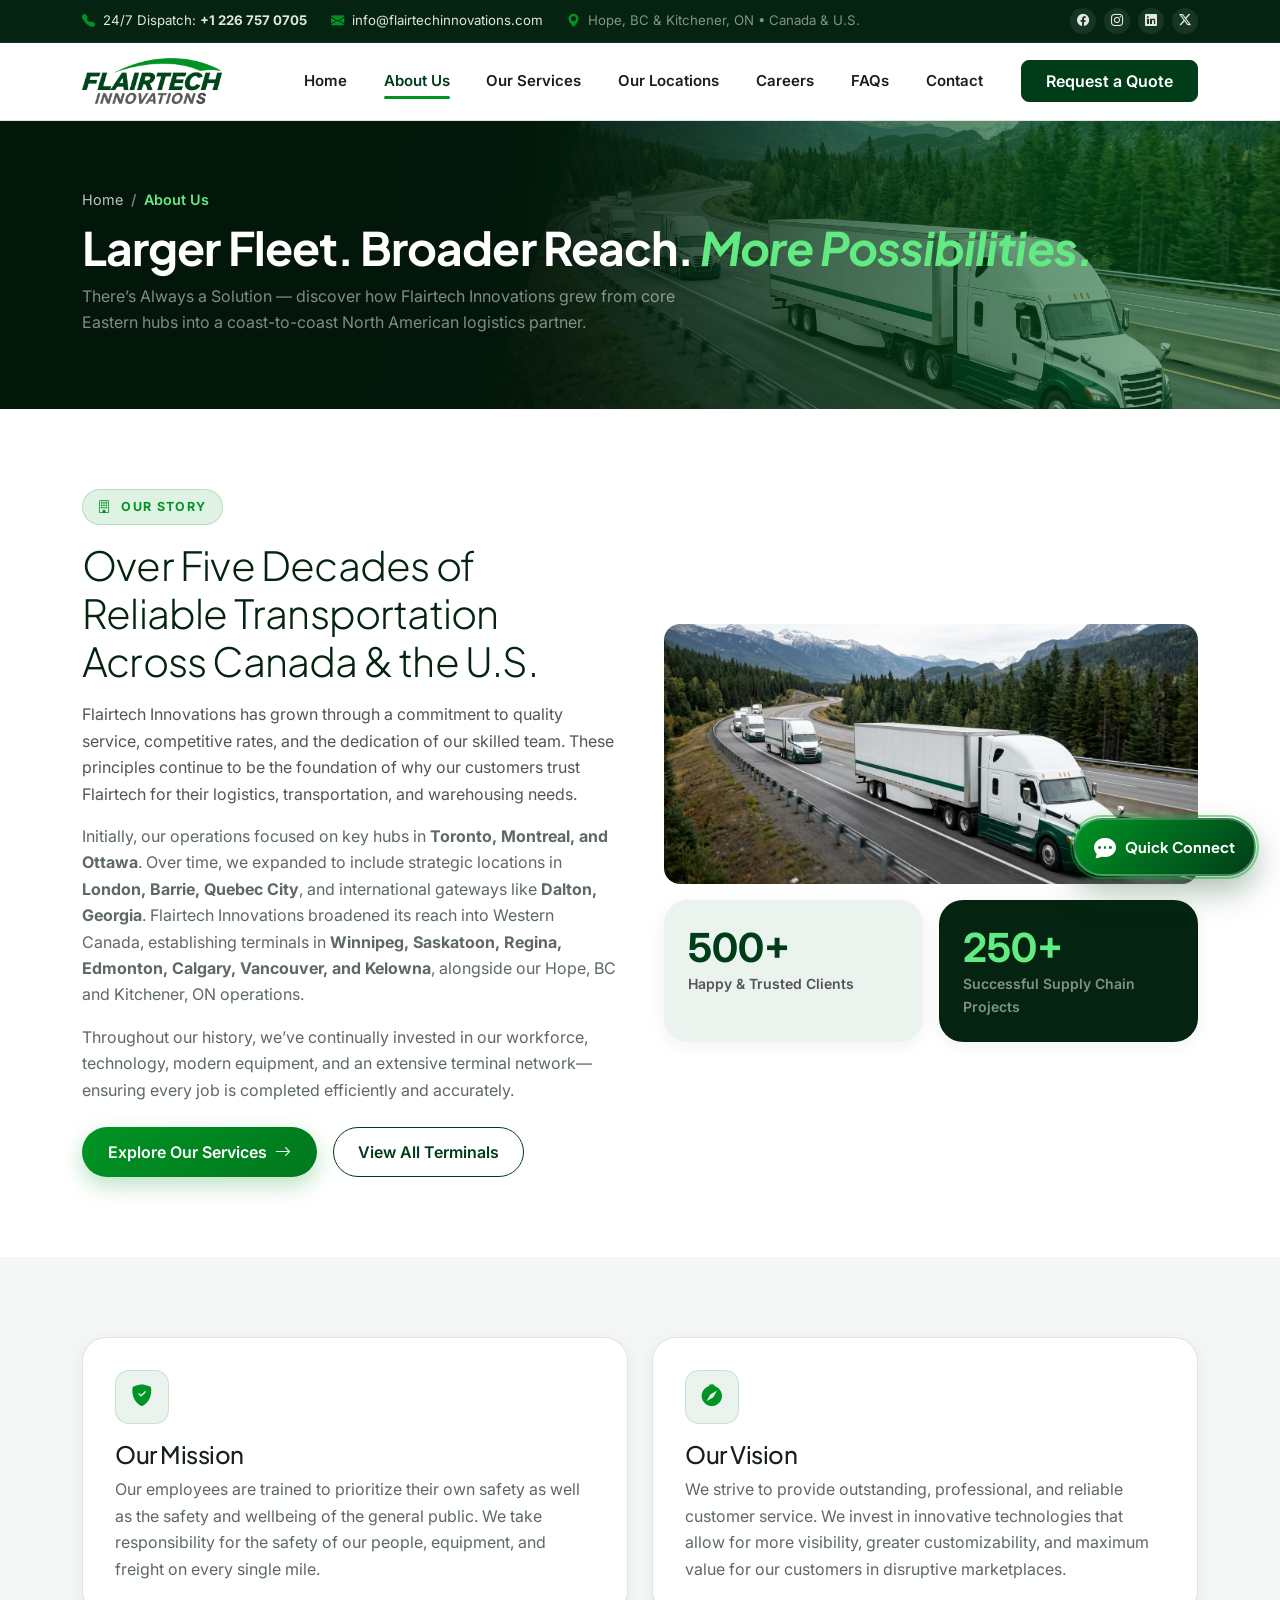
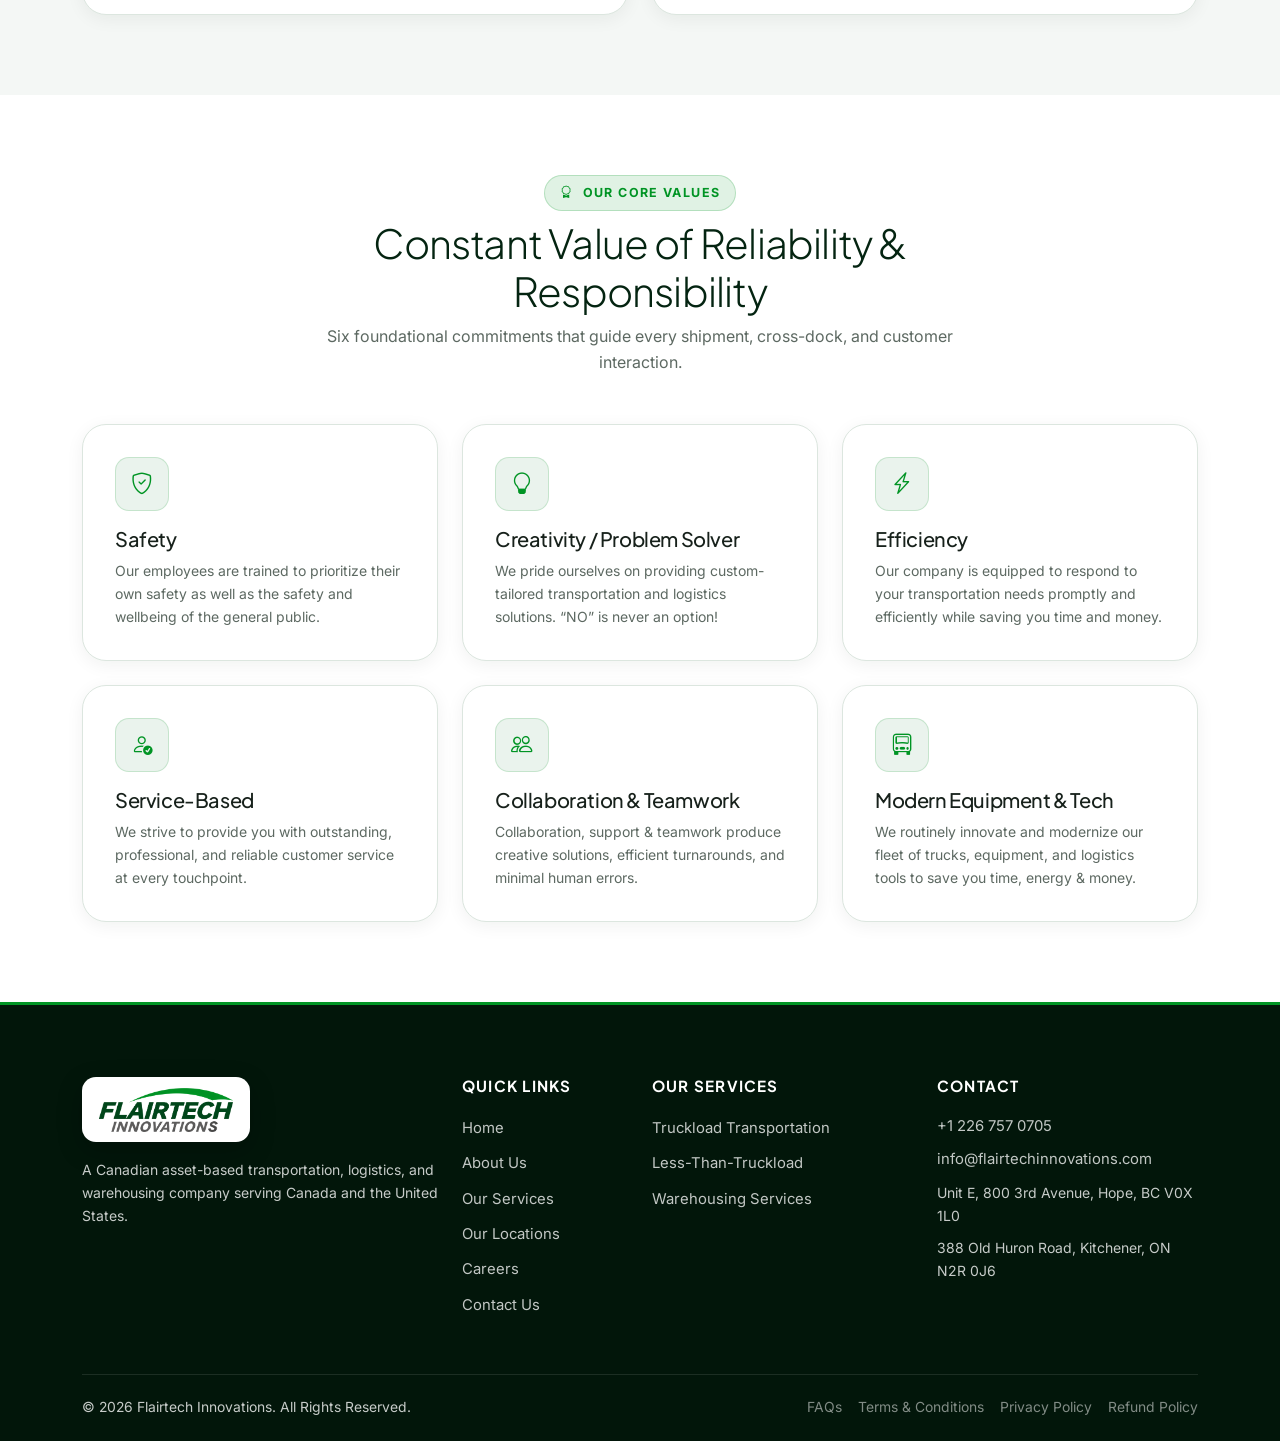
==== about.html @ 74ac6a43 "Standardize identical topbar, navbar links, and Request a Quote CTA across all pages" ====
<!DOCTYPE html>
<html lang="en">
<head>
  <meta charset="UTF-8" />
  <meta name="viewport" content="width=device-width, initial-scale=1.0" />
  <title>About Us — Flairtech Innovations</title>
  <meta name="description" content="Learn about Flairtech Innovations' 50+ years of Canadian and U.S. asset-based logistics, terminal expansion, safety mission, and six core values." />
  <link rel="icon" type="image/png" href="assets/images/flairtech-logo-transparent.png" />
  <link rel="preconnect" href="https://fonts.googleapis.com" />
  <link rel="preconnect" href="https://fonts.gstatic.com" crossorigin />
  <link href="https://fonts.googleapis.com/css2?family=Inter:wght@400;500;600;700&family=JetBrains+Mono:wght@500;600&family=Plus+Jakarta+Sans:ital,wght@0,600;0,700;0,800;1,700;1,800&display=swap" rel="stylesheet" />
  <link href="https://cdn.jsdelivr.net/npm/bootstrap@5.3.3/dist/css/bootstrap.min.css" rel="stylesheet" />
  <link href="https://cdn.jsdelivr.net/npm/bootstrap-icons@1.11.3/font/bootstrap-icons.min.css" rel="stylesheet" />
  <link rel="stylesheet" href="assets/css/style.css" />
</head>
<body>

  <!-- Top Utility Bar -->
  <div class="ft-topbar d-none d-lg-block">
    <div class="container">
      <div class="d-flex justify-content-between align-items-center">
        <div class="d-flex align-items-center gap-4">
          <a href="tel:+12267570705" class="d-inline-flex align-items-center gap-2">
            <i class="bi bi-telephone-fill text-emerald-brand"></i>
            <span>24/7 Dispatch: <strong>+1 226 757 0705</strong></span>
          </a>
          <a href="mailto:info@flairtechinnovations.com" class="d-inline-flex align-items-center gap-2">
            <i class="bi bi-envelope-fill text-emerald-brand"></i>
            <span>info@flairtechinnovations.com</span>
          </a>
          <span class="text-white-50 d-inline-flex align-items-center gap-2">
            <i class="bi bi-geo-alt-fill text-emerald-brand"></i>
            <span>Hope, BC &amp; Kitchener, ON • Canada &amp; U.S.</span>
          </span>
        </div>
        <div class="d-flex align-items-center gap-2">
          <a href="https://www.facebook.com/" target="_blank" rel="noopener" class="social-dot" aria-label="Facebook"><i class="bi bi-facebook"></i></a>
          <a href="https://www.instagram.com/" target="_blank" rel="noopener" class="social-dot" aria-label="Instagram"><i class="bi bi-instagram"></i></a>
          <a href="https://www.linkedin.com/" target="_blank" rel="noopener" class="social-dot" aria-label="LinkedIn"><i class="bi bi-linkedin"></i></a>
          <a href="https://twitter.com/" target="_blank" rel="noopener" class="social-dot" aria-label="Twitter"><i class="bi bi-twitter-x"></i></a>
        </div>
      </div>
    </div>
  </div>

  <!-- Main Navbar -->
  <nav class="navbar navbar-expand-lg ft-navbar sticky-top">
    <div class="container">
      <a class="navbar-brand d-flex align-items-center" href="index.html">
        <img src="assets/images/flairtech-logo-transparent.png" alt="Flairtech Innovations Logo" />
      </a>
      <button class="navbar-toggler border-0 shadow-none" type="button" data-bs-toggle="collapse" data-bs-target="#mainNav" aria-controls="mainNav" aria-expanded="false" aria-label="Toggle navigation">
        <span class="navbar-toggler-icon"></span>
      </button>
      <div class="collapse navbar-collapse" id="mainNav">
        <ul class="navbar-nav ms-auto me-lg-4 mb-2 mb-lg-0 gap-lg-2">
          <li class="nav-item"><a class="nav-link" href="index.html">Home</a></li>
          <li class="nav-item"><a class="nav-link active" href="about.html">About Us</a></li>
          <li class="nav-item"><a class="nav-link" href="services.html">Our Services</a></li>
          <li class="nav-item"><a class="nav-link" href="locations.html">Our Locations</a></li>
          <li class="nav-item"><a class="nav-link" href="careers.html">Careers</a></li>
          <li class="nav-item"><a class="nav-link" href="faqs.html">FAQs</a></li>
          <li class="nav-item"><a class="nav-link" href="contact.html">Contact</a></li>
        </ul>
        <div class="d-flex align-items-center gap-2 mt-2 mt-lg-0">
          <a href="contact.html" class="btn btn-ft-forest rounded-3 px-4 py-2">
            Request a Quote
          </a>
        </div>
      </div>
    </div>
  </nav>



  <section class="ft-page-banner">
    <img src="assets/images/hero-fleet.jpg" alt="" class="ft-page-banner-img" aria-hidden="true" />
    <div class="container position-relative" style="z-index:2;">
      <nav aria-label="breadcrumb">
        <ol class="breadcrumb ft-breadcrumb mb-2">
          <li class="breadcrumb-item"><a href="index.html">Home</a></li>
          <li class="breadcrumb-item active" aria-current="page">About Us</li>
        </ol>
      </nav>
      <h1 class="mb-2">Larger Fleet. Broader Reach. <span style="color:#62eb82;font-style:italic;">More Possibilities.</span></h1>
      <p class="text-white-50 mb-0" style="max-width:65ch;">
        There’s Always a Solution — discover how Flairtech Innovations grew from core Eastern hubs into a coast-to-coast North American logistics partner.
      </p>
    </div>
  </section>

  <!-- Company Story -->
  <section class="ft-section">
    <div class="container">
      <div class="row align-items-center g-5">
        <div class="col-lg-6 reveal">
          <span class="brand-kicker mb-3"><i class="bi bi-building"></i> Our Story</span>
          <h2 class="display-6 mb-3">Over Five Decades of Reliable Transportation Across Canada &amp; the U.S.</h2>
          <p class="text-slate-brand">
            Flairtech Innovations has grown through a commitment to quality service, competitive rates, and the dedication of our skilled team. These principles continue to be the foundation of why our customers trust Flairtech for their logistics, transportation, and warehousing needs.
          </p>
          <p class="text-muted-brand">
            Initially, our operations focused on key hubs in <strong>Toronto, Montreal, and Ottawa</strong>. Over time, we expanded to include strategic locations in <strong>London, Barrie, Quebec City</strong>, and international gateways like <strong>Dalton, Georgia</strong>. Flairtech Innovations broadened its reach into Western Canada, establishing terminals in <strong>Winnipeg, Saskatoon, Regina, Edmonton, Calgary, Vancouver, and Kelowna</strong>, alongside our Hope, BC and Kitchener, ON operations.
          </p>
          <p class="text-muted-brand mb-4">
            Throughout our history, we’ve continually invested in our workforce, technology, modern equipment, and an extensive terminal network—ensuring every job is completed efficiently and accurately.
          </p>
          <div class="d-flex flex-wrap gap-3">
            <a href="services.html" class="btn btn-ft-primary">Explore Our Services <i class="bi bi-arrow-right"></i></a>
            <a href="locations.html" class="btn btn-ft-outline">View All Terminals</a>
          </div>
        </div>
        <div class="col-lg-6 reveal">
          <div class="row g-3">
            <div class="col-12">
              <img src="assets/images/hero-fleet.jpg" alt="Flairtech Fleet" class="img-fluid rounded-4 shadow-md w-100" style="height:260px;object-fit:cover;" />
            </div>
            <div class="col-6">
              <div class="ft-card p-4 bg-mint-tint border-0">
                <div class="display-6 fw-bold text-forest">500+</div>
                <div class="small text-slate-brand fw-semibold">Happy &amp; Trusted Clients</div>
              </div>
            </div>
            <div class="col-6">
              <div class="ft-card p-4 bg-forest-dark text-white border-0">
                <div class="display-6 fw-bold" style="color:#62eb82;">250+</div>
                <div class="small text-white-50 fw-semibold">Successful Supply Chain Projects</div>
              </div>
            </div>
          </div>
        </div>
      </div>
    </div>
  </section>

  <!-- Mission & Vision -->
  <section class="ft-section bg-surface">
    <div class="container">
      <div class="row g-4">
        <div class="col-md-6 reveal">
          <div class="ft-card">
            <div class="ft-icon-box mb-3"><i class="bi bi-shield-fill-check"></i></div>
            <h3 class="h4 mb-2">Our Mission</h3>
            <p class="text-muted-brand mb-0">
              Our employees are trained to prioritize their own safety as well as the safety and wellbeing of the general public. We take responsibility for the safety of our people, equipment, and freight on every single mile.
            </p>
          </div>
        </div>
        <div class="col-md-6 reveal">
          <div class="ft-card">
            <div class="ft-icon-box mb-3"><i class="bi bi-compass-fill"></i></div>
            <h3 class="h4 mb-2">Our Vision</h3>
            <p class="text-muted-brand mb-0">
              We strive to provide outstanding, professional, and reliable customer service. We invest in innovative technologies that allow for more visibility, greater customizability, and maximum value for our customers in disruptive marketplaces.
            </p>
          </div>
        </div>
      </div>
    </div>
  </section>

  <!-- Core Values -->
  <section class="ft-section">
    <div class="container">
      <div class="text-center mx-auto mb-5 reveal" style="max-width:680px;">
        <span class="brand-kicker mb-2"><i class="bi bi-award"></i> Our Core Values</span>
        <h2 class="display-6 mb-2">Constant Value of Reliability &amp; Responsibility</h2>
        <p class="text-muted-brand mb-0">Six foundational commitments that guide every shipment, cross-dock, and customer interaction.</p>
      </div>
      <div class="row g-4">
        <div class="col-md-6 col-lg-4 reveal"><div class="ft-card"><div class="ft-icon-box mb-3"><i class="bi bi-shield-check"></i></div><h4 class="h5">Safety</h4><p class="small text-muted-brand mb-0">Our employees are trained to prioritize their own safety as well as the safety and wellbeing of the general public.</p></div></div>
        <div class="col-md-6 col-lg-4 reveal"><div class="ft-card"><div class="ft-icon-box mb-3"><i class="bi bi-lightbulb"></i></div><h4 class="h5">Creativity / Problem Solver</h4><p class="small text-muted-brand mb-0">We pride ourselves on providing custom-tailored transportation and logistics solutions. “NO” is never an option!</p></div></div>
        <div class="col-md-6 col-lg-4 reveal"><div class="ft-card"><div class="ft-icon-box mb-3"><i class="bi bi-lightning-charge"></i></div><h4 class="h5">Efficiency</h4><p class="small text-muted-brand mb-0">Our company is equipped to respond to your transportation needs promptly and efficiently while saving you time and money.</p></div></div>
        <div class="col-md-6 col-lg-4 reveal"><div class="ft-card"><div class="ft-icon-box mb-3"><i class="bi bi-person-check"></i></div><h4 class="h5">Service-Based</h4><p class="small text-muted-brand mb-0">We strive to provide you with outstanding, professional, and reliable customer service at every touchpoint.</p></div></div>
        <div class="col-md-6 col-lg-4 reveal"><div class="ft-card"><div class="ft-icon-box mb-3"><i class="bi bi-people"></i></div><h4 class="h5">Collaboration &amp; Teamwork</h4><p class="small text-muted-brand mb-0">Collaboration, support &amp; teamwork produce creative solutions, efficient turnarounds, and minimal human errors.</p></div></div>
        <div class="col-md-6 col-lg-4 reveal"><div class="ft-card"><div class="ft-icon-box mb-3"><i class="bi bi-truck-front"></i></div><h4 class="h5">Modern Equipment &amp; Tech</h4><p class="small text-muted-brand mb-0">We routinely innovate and modernize our fleet of trucks, equipment, and logistics tools to save you time, energy &amp; money.</p></div></div>
      </div>
    </div>
  </section>

  <footer class="ft-footer">
    <div class="container">
      <div class="row g-4">
        <div class="col-lg-4">
          <div class="ft-footer-logo-wrap mb-3"><img src="assets/images/flairtech-logo-transparent.png" alt="Flairtech Innovations" /></div>
          <p class="small mb-3">A Canadian asset-based transportation, logistics, and warehousing company serving Canada and the United States.</p>
        </div>
        <div class="col-6 col-lg-2">
          <h6>Quick Links</h6>
          <ul class="ft-footer-links">
            <li><a href="index.html">Home</a></li>
            <li><a href="about.html">About Us</a></li>
            <li><a href="services.html">Our Services</a></li>
            <li><a href="locations.html">Our Locations</a></li>
            <li><a href="careers.html">Careers</a></li>
            <li><a href="contact.html">Contact Us</a></li>
          </ul>
        </div>
        <div class="col-6 col-lg-3">
          <h6>Our Services</h6>
          <ul class="ft-footer-links">
            <li><a href="services.html#ftl">Truckload Transportation</a></li>
            <li><a href="services.html#ltl">Less-Than-Truckload</a></li>
            <li><a href="services.html#warehousing">Warehousing Services</a></li>
          </ul>
        </div>
        <div class="col-lg-3">
          <h6>Contact</h6>
          <ul class="ft-footer-links small">
            <li><a href="tel:+12267570705">+1 226 757 0705</a></li>
            <li><a href="mailto:info@flairtechinnovations.com">info@flairtechinnovations.com</a></li>
            <li>Unit E, 800 3rd Avenue, Hope, BC V0X 1L0</li>
            <li>388 Old Huron Road, Kitchener, ON N2R 0J6</li>
          </ul>
        </div>
      </div>
      <div class="ft-footer-bottom d-flex flex-wrap justify-content-between align-items-center gap-3">
        <div>© 2026 Flairtech Innovations. All Rights Reserved.</div>
        <div class="d-flex gap-3">
          <a href="faqs.html" class="text-white-50">FAQs</a>
          <a href="legal.html#terms" class="text-white-50">Terms &amp; Conditions</a>
          <a href="legal.html#privacy" class="text-white-50">Privacy Policy</a>
          <a href="legal.html#refund" class="text-white-50">Refund Policy</a>
        </div>
      </div>
    </div>
  </footer>

  <script src="https://cdn.jsdelivr.net/npm/bootstrap@5.3.3/dist/js/bootstrap.bundle.min.js"></script>
  <script src="assets/js/main.js"></script>
</body>
</html>
---- assets/css/style.css ----
/* ==========================================================================
   FLAIRTECH INNOVATIONS — Brand Design System
   Palette derived directly from Flairtech Innovations Logo:
   - Primary Forest Green: #003C18
   - Deep Botanical Dark:  #042411
   - Kinetic Emerald:      #009424
   - Innovation Slate:     #545454
   - Mineral Surface:      #F4F7F5
   ========================================================================== */

:root {
  --ft-forest: #003c18;
  --ft-forest-mid: #084f24;
  --ft-forest-dark: #042411;
  --ft-forest-deep: #02160a;
  --ft-emerald: #009424;
  --ft-emerald-bright: #00b02c;
  --ft-emerald-soft: rgba(0, 148, 36, 0.12);
  --ft-slate: #545454;
  --ft-ink: #17211b;
  --ft-muted: #5d6962;
  --ft-surface: #f4f7f5;
  --ft-mint-tint: #eaf3ed;
  --ft-border: #dce6df;
  --ft-white: #ffffff;
  --ft-radius-sm: 10px;
  --ft-radius-md: 16px;
  --ft-radius-lg: 24px;
  --ft-radius-xl: 32px;
  --ft-shadow-sm: 0 4px 18px rgba(4, 36, 17, 0.06);
  --ft-shadow-md: 0 14px 36px rgba(4, 36, 17, 0.09);
  --ft-shadow-lg: 0 24px 60px rgba(2, 22, 10, 0.16);
  --ft-transition: all 0.28s cubic-bezier(0.22, 1, 0.36, 1);
}

/* Base & Typography */
html {
  scroll-behavior: smooth;
  font-size: 16px;
}

body {
  font-family: 'Inter', -apple-system, BlinkMacSystemFont, 'Segoe UI', Roboto, sans-serif;
  color: var(--ft-ink);
  background-color: var(--ft-white);
  line-height: 1.65;
  overflow-x: hidden;
  -webkit-font-smoothing: antialiased;
}

h1, h2, h3, h4, h5, h6, .font-display {
  font-family: 'Plus Jakarta Sans', 'Inter', sans-serif;
  font-weight: 700;
  letter-spacing: -0.02em;
  color: var(--ft-forest-dark);
}

.font-mono {
  font-family: 'JetBrains Mono', monospace;
}

.text-forest { color: var(--ft-forest) !important; }
.text-emerald-brand { color: var(--ft-emerald) !important; }
.text-slate-brand { color: var(--ft-slate) !important; }
.text-muted-brand { color: var(--ft-muted) !important; }
.bg-surface { background-color: var(--ft-surface) !important; }
.bg-mint-tint { background-color: var(--ft-mint-tint) !important; }
.bg-forest-dark { background-color: var(--ft-forest-dark) !important; color: var(--ft-white); }

a {
  color: var(--ft-forest);
  text-decoration: none;
  transition: var(--ft-transition);
}
a:hover {
  color: var(--ft-emerald);
}

/* Kinetic Arch Brand Motif */
.brand-kicker {
  display: inline-flex;
  align-items: center;
  gap: 0.6rem;
  font-size: 0.78rem;
  font-weight: 700;
  letter-spacing: 0.11em;
  text-transform: uppercase;
  color: var(--ft-emerald);
  background: var(--ft-emerald-soft);
  padding: 0.42rem 0.95rem;
  border-radius: 999px;
  border: 1px solid rgba(0, 148, 36, 0.2);
}

.brand-kicker-dark {
  background: rgba(0, 176, 44, 0.16);
  color: #5ee37d;
  border-color: rgba(94, 227, 125, 0.25);
}

.arch-underline {
  position: relative;
  display: inline-block;
}
.arch-underline::after {
  content: '';
  position: absolute;
  left: 0;
  right: 0;
  bottom: -6px;
  height: 6px;
  background: url("data:image/svg+xml,%3Csvg xmlns='http://www.w3.org/2000/svg' viewBox='0 0 180 12' fill='none'%3E%3Cpath d='M2 10C48 2 128 2 178 9' stroke='%23009424' stroke-width='3.5' stroke-linecap='round'/%3E%3C/svg%3E") no-repeat center / 100% 100%;
}

/* Buttons */
.btn-ft-primary {
  background: linear-gradient(135deg, var(--ft-emerald) 0%, #00781d 100%);
  color: var(--ft-white);
  border: none;
  font-weight: 600;
  padding: 0.78rem 1.6rem;
  border-radius: 999px;
  box-shadow: 0 8px 22px rgba(0, 148, 36, 0.28);
  transition: var(--ft-transition);
  display: inline-flex;
  align-items: center;
  gap: 0.55rem;
}
.btn-ft-primary:hover, .btn-ft-primary:focus {
  background: linear-gradient(135deg, var(--ft-emerald-bright) 0%, var(--ft-emerald) 100%);
  color: var(--ft-white);
  transform: translateY(-2px);
  box-shadow: 0 12px 28px rgba(0, 148, 36, 0.36);
}

.btn-ft-forest {
  background-color: var(--ft-forest);
  color: var(--ft-white);
  border: 1px solid var(--ft-forest);
  font-weight: 600;
  padding: 0.78rem 1.6rem;
  border-radius: 999px;
  transition: var(--ft-transition);
  display: inline-flex;
  align-items: center;
  gap: 0.55rem;
}
.btn-ft-forest:hover {
  background-color: var(--ft-forest-dark);
  border-color: var(--ft-forest-dark);
  color: var(--ft-white);
  transform: translateY(-2px);
}

.btn-ft-outline {
  background: transparent;
  color: var(--ft-forest);
  border: 1.5px solid var(--ft-forest);
  font-weight: 600;
  padding: 0.74rem 1.5rem;
  border-radius: 999px;
  transition: var(--ft-transition);
  display: inline-flex;
  align-items: center;
  gap: 0.55rem;
}
.btn-ft-outline:hover {
  background: var(--ft-forest);
  color: var(--ft-white);
  transform: translateY(-2px);
}

.btn-ft-outline-light {
  background: rgba(255, 255, 255, 0.08);
  color: var(--ft-white);
  border: 1.5px solid rgba(255, 255, 255, 0.32);
  font-weight: 600;
  padding: 0.74rem 1.5rem;
  border-radius: 999px;
  backdrop-filter: blur(8px);
  transition: var(--ft-transition);
  display: inline-flex;
  align-items: center;
  gap: 0.55rem;
}
.btn-ft-outline-light:hover {
  background: var(--ft-white);
  color: var(--ft-forest-dark);
  border-color: var(--ft-white);
}

/* Top Utility Bar & Navbar */
.ft-topbar {
  background-color: var(--ft-forest-dark);
  color: rgba(255, 255, 255, 0.85);
  font-size: 0.83rem;
  padding: 0.5rem 0;
  border-bottom: 1px solid rgba(255, 255, 255, 0.08);
}
.ft-topbar a {
  color: rgba(255, 255, 255, 0.88);
}
.ft-topbar a:hover {
  color: #62eb82;
}
.ft-topbar .social-dot {
  width: 26px;
  height: 26px;
  display: inline-flex;
  align-items: center;
  justify-content: center;
  border-radius: 50%;
  background: rgba(255, 255, 255, 0.08);
  font-size: 0.76rem;
}
.ft-topbar .social-dot:hover {
  background: var(--ft-emerald);
  color: var(--ft-white);
}

.ft-navbar {
  background: rgba(255, 255, 255, 0.95);
  backdrop-filter: blur(14px);
  border-bottom: 1px solid var(--ft-border);
  padding: 0.65rem 0;
  transition: var(--ft-transition);
}
.ft-navbar.scrolled {
  box-shadow: var(--ft-shadow-sm);
  padding: 0.5rem 0;
}
.ft-navbar .navbar-brand img {
  height: 46px;
  width: auto;
  object-fit: contain;
}
.ft-navbar .nav-link {
  font-weight: 600;
  font-size: 0.94rem;
  color: var(--ft-ink);
  padding: 0.55rem 0.9rem !important;
  border-radius: 0;
  position: relative;
}
.ft-navbar .nav-link::after {
  content: '';
  position: absolute;
  left: 0.9rem;
  right: 0.9rem;
  bottom: 0.2rem;
  height: 3px;
  border-radius: 999px;
  background: var(--ft-emerald);
  transform: scaleX(0);
  transition: transform 0.25s ease;
}
.ft-navbar .nav-link:hover,
.ft-navbar .nav-link.active {
  color: var(--ft-forest);
  background: transparent;
}
.ft-navbar .nav-link:hover::after,
.ft-navbar .nav-link.active::after {
  transform: scaleX(1);
}

/* Multi-Division Diagonal Split Hero Banner (Reference Match + Auto-Slide) */
.ft-split-hero {
  position: relative;
  background: linear-gradient(110deg, #062115 0%, #0b3321 55%, #072617 100%);
  color: var(--ft-white);
  overflow: hidden;
  min-height: 410px;
  display: flex;
  align-items: stretch;
}
.ft-split-hero-left {
  position: relative;
  z-index: 4;
  padding: 3.4rem 1.5rem 3.4rem 0;
}
.ft-welcome-kicker {
  display: inline-flex;
  align-items: center;
  gap: 0.65rem;
  font-size: 0.85rem;
  font-weight: 700;
  letter-spacing: 0.14em;
  text-transform: uppercase;
  color: rgba(255, 255, 255, 0.9);
  margin-bottom: 0.75rem;
}
.ft-welcome-kicker::before {
  content: '';
  display: inline-block;
  width: 24px;
  height: 3px;
  border-radius: 999px;
  background: #2bd44a;
}
.ft-split-hero-title {
  font-size: clamp(2.35rem, 4.4vw, 3.45rem);
  font-weight: 800;
  line-height: 1.06;
  color: #ffffff;
  margin-bottom: 0.75rem;
}
.ft-split-hero-sub {
  font-size: clamp(1.08rem, 1.8vw, 1.32rem);
  font-weight: 700;
  color: #ffffff;
  margin-bottom: 0.85rem;
}
.ft-split-hero-desc {
  font-size: 0.98rem;
  color: rgba(255, 255, 255, 0.84);
  max-width: 44ch;
  margin-bottom: 0;
}

/* Right Diagonal 3-Panel Showcase */
.ft-diagonal-panels {
  position: absolute;
  top: 0;
  right: 0;
  bottom: 0;
  width: 58%;
  display: flex;
  z-index: 2;
  pointer-events: auto;
}
.ft-diagonal-panels::before {
  content: '';
  position: absolute;
  inset: 0;
  background: linear-gradient(90deg, #092c1c 0%, rgba(9, 44, 28, 0.65) 14%, rgba(9, 44, 28, 0) 32%);
  z-index: 3;
  pointer-events: none;
}
.ft-diag-slice {
  position: relative;
  flex: 1 1 0;
  height: 100%;
  overflow: hidden;
  transform: skewX(-17deg);
  transform-origin: bottom left;
  border-left: 4px solid #ffffff;
  margin-right: -18px;
  background: #0a291a;
}
.ft-diag-slice:first-child {
  border-left: 4px solid rgba(255, 255, 255, 0.85);
}
.ft-diag-slice:last-child {
  margin-right: -75px;
}
.ft-diag-slice .carousel,
.ft-diag-slice .carousel-inner,
.ft-diag-slice .carousel-item {
  width: 100%;
  height: 100%;
}
.ft-diag-slice img {
  width: 135%;
  height: 100%;
  max-width: none;
  object-fit: cover;
  transform: skewX(17deg) translateX(-12%);
  transition: transform 0.7s ease;
}
.ft-diag-slice:hover img {
  transform: skewX(17deg) translateX(-12%) scale(1.05);
}

/* Auto-slide indicator pill overlay on bottom right of banner */
.ft-banner-slide-status {
  position: absolute;
  bottom: 14px;
  right: 18px;
  z-index: 6;
  display: inline-flex;
  align-items: center;
  gap: 0.45rem;
  background: rgba(4, 36, 17, 0.78);
  backdrop-filter: blur(8px);
  border: 1px solid rgba(255, 255, 255, 0.22);
  border-radius: 999px;
  padding: 0.3rem 0.75rem;
  font-size: 0.75rem;
  color: #ffffff;
}
.ft-banner-slide-dot {
  width: 8px;
  height: 8px;
  border-radius: 50%;
  background: rgba(255, 255, 255, 0.45);
  border: none;
  padding: 0;
  cursor: pointer;
  transition: var(--ft-transition);
}
.ft-banner-slide-dot.active {
  width: 20px;
  border-radius: 999px;
  background: #5ee37d;
}

/* 3 Circular Division Cards Below Banner */
.ft-divisions-band {
  background: linear-gradient(180deg, #f8faf9 0%, #ffffff 100%);
  padding: 3.25rem 0 2.75rem;
}
.ft-circle-card {
  width: 272px;
  height: 272px;
  margin: 0 auto;
  border-radius: 50%;
  background: #ffffff;
  border: 2.5px solid #009424;
  box-shadow: 0 14px 34px rgba(0, 60, 24, 0.12);
  display: flex;
  flex-direction: column;
  align-items: center;
  justify-content: center;
  text-align: center;
  padding: 1.5rem;
  transition: var(--ft-transition);
}
.ft-circle-card:hover {
  transform: translateY(-7px);
  box-shadow: 0 22px 46px rgba(0, 148, 36, 0.2);
  border-color: var(--ft-forest);
}
.ft-circle-icon {
  width: 66px;
  height: 66px;
  display: flex;
  align-items: center;
  justify-content: center;
  margin-bottom: 0.65rem;
  color: #0b6e24;
}
.ft-circle-card h3 {
  font-size: 1.32rem;
  font-weight: 800;
  line-height: 1.18;
  color: #161c18;
  margin-bottom: 0.9rem;
}
.btn-ft-visit {
  background: linear-gradient(180deg, #0a6321 0%, #034315 100%);
  color: #ffffff;
  font-size: 0.88rem;
  font-weight: 600;
  padding: 0.48rem 1.25rem;
  border-radius: 999px;
  display: inline-flex;
  align-items: center;
  gap: 0.45rem;
  border: none;
  box-shadow: 0 4px 12px rgba(3, 67, 21, 0.28);
  transition: var(--ft-transition);
}
.btn-ft-visit:hover {
  background: linear-gradient(180deg, #009424 0%, #055e1c 100%);
  color: #ffffff;
  transform: translateY(-1px);
}

/* Rounded Forest Green Trust Feature Bar */
.ft-trust-bar {
  background: linear-gradient(180deg, #07511e 0%, #033d15 100%);
  border-radius: 16px;
  padding: 1.65rem 1.25rem;
  color: #ffffff;
  box-shadow: 0 14px 34px rgba(3, 61, 21, 0.22);
}
.ft-trust-item {
  display: flex;
  flex-direction: column;
  align-items: center;
  text-align: center;
  padding: 0.5rem 1rem;
  position: relative;
}
.ft-trust-item svg {
  margin-bottom: 0.55rem;
}
.ft-trust-item .title {
  font-family: 'Plus Jakarta Sans', sans-serif;
  font-weight: 700;
  font-size: 1.08rem;
  line-height: 1.25;
  color: #ffffff;
}
@media (min-width: 768px) {
  .ft-trust-col:not(:last-child) .ft-trust-item::after {
    content: '';
    position: absolute;
    right: 0;
    top: 14%;
    bottom: 14%;
    width: 1px;
    background: rgba(255, 255, 255, 0.25);
  }
}

@media (max-width: 991.98px) {
  .ft-split-hero {
    display: block;
    min-height: auto;
  }
  .ft-split-hero-left {
    padding: 2.5rem 0 1.75rem;
  }
  .ft-diagonal-panels {
    position: relative;
    width: 100%;
    height: 220px;
  }
  .ft-diagonal-panels::before {
    display: none;
  }
  .ft-diag-slice {
    transform: skewX(-10deg);
    margin-right: -10px;
  }
  .ft-diag-slice:last-child {
    margin-right: -30px;
  }
  .ft-diag-slice img {
    transform: skewX(10deg) translateX(-10%);
  }
  .ft-circle-card {
    width: 245px;
    height: 245px;
  }
}

/* Hero Section */
.ft-hero {
  position: relative;
  background: linear-gradient(125deg, var(--ft-forest-deep) 0%, var(--ft-forest-dark) 48%, #093d1f 100%);
  color: var(--ft-white);
  overflow: hidden;
  padding: 4.5rem 0 5rem;
}
.ft-hero::before {
  content: '';
  position: absolute;
  top: -180px;
  right: -140px;
  width: 680px;
  height: 680px;
  background: radial-gradient(circle, rgba(0, 148, 36, 0.24) 0%, rgba(0, 148, 36, 0) 68%);
  pointer-events: none;
}
.ft-hero-arch-bg {
  position: absolute;
  bottom: -2px;
  left: 0;
  width: 100%;
  height: 68px;
  pointer-events: none;
  z-index: 2;
}
.ft-hero-title {
  font-size: clamp(2.25rem, 4.3vw, 3.6rem);
  font-weight: 800;
  line-height: 1.12;
  color: var(--ft-white);
  letter-spacing: -0.03em;
}
.ft-hero-title span.highlight {
  color: #5ee37d;
  font-style: italic;
}
.ft-hero-lead {
  font-size: 1.08rem;
  color: rgba(255, 255, 255, 0.84);
  max-width: 58ch;
}

.ft-hero-media {
  position: relative;
  border-radius: var(--ft-radius-xl);
  overflow: hidden;
  box-shadow: var(--ft-shadow-lg);
  border: 1px solid rgba(255, 255, 255, 0.16);
}
.ft-hero-media .carousel-item {
  transition: opacity 0.85s ease-in-out;
}
.ft-hero-media .carousel-item img {
  width: 100%;
  height: 410px;
  object-fit: cover;
  display: block;
  transform: scale(1);
  transition: transform 6s ease-out;
}
.ft-hero-media .carousel-item.active img {
  transform: scale(1.05);
}
.ft-hero-carousel-controls {
  position: absolute;
  top: 16px;
  right: 16px;
  z-index: 5;
  display: flex;
  align-items: center;
  gap: 0.45rem;
}
.ft-carousel-arrow {
  width: 36px;
  height: 36px;
  border-radius: 50%;
  border: 1px solid rgba(255, 255, 255, 0.28);
  background: rgba(4, 36, 17, 0.72);
  backdrop-filter: blur(8px);
  color: #ffffff;
  display: inline-flex;
  align-items: center;
  justify-content: center;
  transition: var(--ft-transition);
  cursor: pointer;
}
.ft-carousel-arrow:hover {
  background: var(--ft-emerald);
  border-color: var(--ft-emerald);
}
.ft-hero-indicators {
  position: absolute;
  top: 22px;
  left: 18px;
  z-index: 5;
  display: flex;
  align-items: center;
  gap: 0.45rem;
  margin: 0;
  padding: 0;
  list-style: none;
}
.ft-hero-indicators button {
  width: 26px;
  height: 5px;
  border-radius: 999px;
  border: none;
  background: rgba(255, 255, 255, 0.4);
  padding: 0;
  transition: var(--ft-transition);
  cursor: pointer;
}
.ft-hero-indicators button.active {
  width: 44px;
  background: #62eb82;
}
.ft-hero-float-card {
  position: absolute;
  bottom: 16px;
  left: 16px;
  right: 16px;
  z-index: 5;
  background: rgba(4, 36, 17, 0.88);
  backdrop-filter: blur(14px);
  border: 1px solid rgba(255, 255, 255, 0.16);
  border-radius: var(--ft-radius-md);
  padding: 1rem 1.2rem;
  color: var(--ft-white);
}

.ft-stat-pill {
  background: rgba(255, 255, 255, 0.06);
  border: 1px solid rgba(255, 255, 255, 0.12);
  border-radius: var(--ft-radius-md);
  padding: 0.95rem 1.15rem;
}
.ft-stat-pill .num {
  font-family: 'Plus Jakarta Sans', sans-serif;
  font-size: 1.65rem;
  font-weight: 800;
  color: #62eb82;
  line-height: 1.1;
}
.ft-stat-pill .lbl {
  font-size: 0.8rem;
  color: rgba(255, 255, 255, 0.74);
  margin-top: 0.2rem;
}

/* Inner Page Banner with Page-Specific Image */
.ft-page-banner {
  position: relative;
  background: linear-gradient(120deg, var(--ft-forest-deep) 0%, var(--ft-forest) 100%);
  color: var(--ft-white);
  padding: 4.2rem 0 4.6rem;
  overflow: hidden;
}
.ft-page-banner-img {
  position: absolute;
  top: 0;
  right: 0;
  width: 62%;
  height: 100%;
  object-fit: cover;
  object-position: center;
  z-index: 0;
  opacity: 0.92;
  clip-path: polygon(12% 0, 100% 0, 100% 100%, 0 100%);
}
.ft-page-banner::before {
  content: '';
  position: absolute;
  inset: 0;
  background: linear-gradient(95deg, var(--ft-forest-deep) 0%, rgba(2, 22, 10, 0.95) 38%, rgba(4, 36, 17, 0.62) 64%, rgba(0, 60, 24, 0.25) 100%);
  z-index: 1;
  pointer-events: none;
}
.ft-page-banner::after {
  content: '';
  position: absolute;
  inset: 0;
  background: radial-gradient(circle at 88% 18%, rgba(0, 176, 44, 0.22), transparent 52%);
  z-index: 1;
  pointer-events: none;
}
@media (max-width: 991.98px) {
  .ft-page-banner-img {
    width: 100%;
    opacity: 0.42;
    clip-path: none;
  }
  .ft-page-banner::before {
    background: linear-gradient(180deg, rgba(2, 22, 10, 0.88) 0%, rgba(4, 36, 17, 0.78) 100%);
  }
}
.ft-page-banner h1 {
  color: var(--ft-white);
  font-size: clamp(2rem, 3.6vw, 2.9rem);
}
.ft-breadcrumb .breadcrumb-item,
.ft-breadcrumb .breadcrumb-item a {
  color: rgba(255, 255, 255, 0.75);
  font-size: 0.9rem;
}
.ft-breadcrumb .breadcrumb-item.active {
  color: #62eb82;
  font-weight: 600;
}
.ft-breadcrumb .breadcrumb-item + .breadcrumb-item::before {
  color: rgba(255, 255, 255, 0.45);
}

/* Cards & Feature Surfaces */
.ft-section {
  padding: 5rem 0;
}
.ft-section-sm {
  padding: 3.5rem 0;
}

.ft-card {
  background: var(--ft-white);
  border: 1px solid var(--ft-border);
  border-radius: var(--ft-radius-lg);
  padding: 2rem;
  box-shadow: var(--ft-shadow-sm);
  transition: var(--ft-transition);
  height: 100%;
}
.ft-card:hover {
  transform: translateY(-5px);
  box-shadow: var(--ft-shadow-md);
  border-color: rgba(0, 148, 36, 0.38);
}

.ft-service-card {
  background: var(--ft-white);
  border: 1px solid var(--ft-border);
  border-radius: var(--ft-radius-lg);
  overflow: hidden;
  box-shadow: var(--ft-shadow-sm);
  transition: var(--ft-transition);
  height: 100%;
  display: flex;
  flex-direction: column;
}
.ft-service-card:hover {
  transform: translateY(-6px);
  box-shadow: var(--ft-shadow-md);
  border-color: var(--ft-emerald);
}
.ft-service-card .card-media {
  position: relative;
  height: 220px;
  overflow: hidden;
}
.ft-service-card .card-media img {
  width: 100%;
  height: 100%;
  object-fit: cover;
  transition: transform 0.55s ease;
}
.ft-service-card:hover .card-media img {
  transform: scale(1.06);
}
.ft-service-badge {
  position: absolute;
  top: 14px;
  left: 14px;
  background: rgba(4, 36, 17, 0.88);
  color: #62eb82;
  font-size: 0.74rem;
  font-weight: 700;
  letter-spacing: 0.08em;
  text-transform: uppercase;
  padding: 0.35rem 0.75rem;
  border-radius: 999px;
  backdrop-filter: blur(6px);
}
.ft-service-card .card-body-inner {
  padding: 1.75rem;
  display: flex;
  flex-direction: column;
  flex: 1;
}

.ft-icon-box {
  width: 54px;
  height: 54px;
  border-radius: 14px;
  background: var(--ft-mint-tint);
  color: var(--ft-emerald);
  display: inline-flex;
  align-items: center;
  justify-content: center;
  font-size: 1.35rem;
  border: 1px solid rgba(0, 148, 36, 0.16);
  flex-shrink: 0;
  transition: var(--ft-transition);
}
.ft-card:hover .ft-icon-box {
  background: var(--ft-emerald);
  color: var(--ft-white);
}

.ft-check-list {
  list-style: none;
  padding: 0;
  margin: 0;
}
.ft-check-list li {
  display: flex;
  align-items: flex-start;
  gap: 0.65rem;
  padding: 0.38rem 0;
  color: var(--ft-ink);
  font-size: 0.94rem;
}
.ft-check-list li i {
  color: var(--ft-emerald);
  margin-top: 0.25rem;
  font-size: 0.9rem;
}

/* Interactive Hub & Corridor Map Section */
.ft-network-panel {
  background: linear-gradient(145deg, var(--ft-forest-dark) 0%, #07381b 100%);
  color: var(--ft-white);
  border-radius: var(--ft-radius-xl);
  padding: 2.5rem;
  position: relative;
  overflow: hidden;
  box-shadow: var(--ft-shadow-lg);
}
.ft-hub-pill {
  background: rgba(255, 255, 255, 0.08);
  border: 1px solid rgba(255, 255, 255, 0.14);
  color: var(--ft-white);
  border-radius: var(--ft-radius-sm);
  padding: 0.65rem 0.9rem;
  font-size: 0.88rem;
  font-weight: 500;
  display: flex;
  align-items: center;
  gap: 0.55rem;
  transition: var(--ft-transition);
  cursor: pointer;
}
.ft-hub-pill:hover, .ft-hub-pill.active {
  background: rgba(0, 148, 36, 0.25);
  border-color: #62eb82;
  color: #ffffff;
}
.ft-hub-dot {
  width: 9px;
  height: 9px;
  border-radius: 50%;
  background: #62eb82;
  box-shadow: 0 0 0 4px rgba(98, 235, 130, 0.22);
  flex-shrink: 0;
}

/* Filter Tabs */
.ft-filter-btn {
  border: 1px solid var(--ft-border);
  background: var(--ft-white);
  color: var(--ft-slate);
  font-weight: 600;
  font-size: 0.88rem;
  padding: 0.52rem 1.15rem;
  border-radius: 999px;
  transition: var(--ft-transition);
}
.ft-filter-btn:hover, .ft-filter-btn.active {
  background: var(--ft-forest);
  border-color: var(--ft-forest);
  color: var(--ft-white);
}

/* Testimonials */
.ft-quote-card {
  background: var(--ft-white);
  border: 1px solid var(--ft-border);
  border-radius: var(--ft-radius-lg);
  padding: 2rem;
  height: 100%;
  display: flex;
  flex-direction: column;
  justify-content: space-between;
  position: relative;
}
.ft-quote-mark {
  font-size: 2.5rem;
  line-height: 1;
  color: var(--ft-emerald);
  opacity: 0.32;
  font-family: Georgia, serif;
}

/* Quote & Contact Forms */
.ft-form-card {
  background: var(--ft-white);
  border: 1px solid var(--ft-border);
  border-radius: var(--ft-radius-xl);
  padding: 2.25rem;
  box-shadow: var(--ft-shadow-md);
}
.form-control, .form-select {
  border-radius: 12px;
  border: 1px solid #cedbd3;
  padding: 0.72rem 1rem;
  font-size: 0.95rem;
  color: var(--ft-ink);
}
.form-control:focus, .form-select:focus {
  border-color: var(--ft-emerald);
  box-shadow: 0 0 0 0.22rem rgba(0, 148, 36, 0.16);
}

.ft-need-chip {
  cursor: pointer;
}
.ft-need-chip input {
  display: none;
}
.ft-need-chip span {
  display: inline-flex;
  align-items: center;
  gap: 0.45rem;
  padding: 0.55rem 1rem;
  border-radius: 999px;
  border: 1px solid var(--ft-border);
  background: var(--ft-surface);
  font-size: 0.88rem;
  font-weight: 600;
  color: var(--ft-slate);
  transition: var(--ft-transition);
}
.ft-need-chip input:checked + span {
  background: var(--ft-forest);
  border-color: var(--ft-forest);
  color: var(--ft-white);
  box-shadow: 0 4px 12px rgba(0, 60, 24, 0.2);
}

/* Accordion (FAQs) */
.ft-accordion .accordion-item {
  border: 1px solid var(--ft-border);
  border-radius: var(--ft-radius-md) !important;
  margin-bottom: 0.9rem;
  overflow: hidden;
  background: var(--ft-white);
}
.ft-accordion .accordion-button {
  font-family: 'Plus Jakarta Sans', sans-serif;
  font-weight: 700;
  color: var(--ft-forest-dark);
  padding: 1.2rem 1.4rem;
  background: var(--ft-white);
  box-shadow: none;
}
.ft-accordion .accordion-button:not(.collapsed) {
  background: var(--ft-mint-tint);
  color: var(--ft-forest);
}
.ft-accordion .accordion-button::after {
  filter: hue-rotate(95deg) saturate(1.4);
}

/* CTA Strip & Footer */
.ft-cta-banner {
  background: linear-gradient(125deg, var(--ft-forest) 0%, var(--ft-forest-dark) 100%);
  border-radius: var(--ft-radius-xl);
  padding: 3.2rem 2.5rem;
  color: var(--ft-white);
  position: relative;
  overflow: hidden;
}
.ft-cta-banner::after {
  content: '';
  position: absolute;
  top: -80px;
  right: -60px;
  width: 340px;
  height: 340px;
  border-radius: 50%;
  background: radial-gradient(circle, rgba(0, 176, 44, 0.32), transparent 68%);
  pointer-events: none;
}

.ft-footer {
  background-color: var(--ft-forest-deep);
  color: rgba(255, 255, 255, 0.78);
  padding-top: 4.5rem;
  border-top: 3px solid var(--ft-emerald);
}
.ft-footer-logo-wrap {
  display: inline-block;
  background: var(--ft-white);
  padding: 0.65rem 1.05rem;
  border-radius: 14px;
  box-shadow: 0 8px 24px rgba(0, 0, 0, 0.25);
}
.ft-footer-logo-wrap img {
  height: 44px;
  width: auto;
}
.ft-footer h6 {
  color: var(--ft-white);
  font-size: 0.95rem;
  text-transform: uppercase;
  letter-spacing: 0.08em;
  margin-bottom: 1.15rem;
}
.ft-footer-links {
  list-style: none;
  padding: 0;
  margin: 0;
}
.ft-footer-links li {
  margin-bottom: 0.55rem;
}
.ft-footer-links a {
  color: rgba(255, 255, 255, 0.76);
  font-size: 0.93rem;
}
.ft-footer-links a:hover {
  color: #62eb82;
  padding-left: 4px;
}
.ft-footer-bottom {
  margin-top: 3rem;
  padding: 1.35rem 0;
  border-top: 1px solid rgba(255, 255, 255, 0.1);
  font-size: 0.87rem;
}

/* Reveal Animations */
.reveal {
  opacity: 0;
  transform: translateY(22px);
  transition: opacity 0.65s ease, transform 0.65s cubic-bezier(0.22, 1, 0.36, 1);
}
.reveal.visible {
  opacity: 1;
  transform: translateY(0);
}

/* Responsive tweaks */
@media (max-width: 991.98px) {
  .ft-hero {
    padding: 3rem 0 4rem;
  }
  .ft-hero-media img {
    height: 300px;
  }
  .ft-section {
    padding: 3.5rem 0;
  }
  .ft-network-panel {
    padding: 1.75rem;
  }
}

/* ==========================================================================
   Floating Speed-Dial Action Button (WhatsApp, Call, Email)
   ========================================================================== */
.ft-fab-wrapper {
  position: fixed;
  right: 24px;
  bottom: 24px;
  z-index: 1080;
  display: flex;
  flex-direction: column;
  align-items: flex-end;
  gap: 12px;
}

.ft-fab-menu {
  display: flex;
  flex-direction: column;
  align-items: flex-end;
  gap: 10px;
  pointer-events: none;
  margin-bottom: 4px;
}

.ft-fab-wrapper.open .ft-fab-menu {
  pointer-events: auto;
}

.ft-fab-item {
  display: inline-flex;
  align-items: center;
  gap: 10px;
  opacity: 0;
  transform: translateY(18px) scale(0.86);
  transition: opacity 0.28s ease, transform 0.34s cubic-bezier(0.34, 1.56, 0.64, 1);
  text-decoration: none;
}

.ft-fab-wrapper.open .ft-fab-item {
  opacity: 1;
  transform: translateY(0) scale(1);
}

.ft-fab-wrapper.open .ft-fab-item:nth-child(3) { transition-delay: 0.04s; }
.ft-fab-wrapper.open .ft-fab-item:nth-child(2) { transition-delay: 0.09s; }
.ft-fab-wrapper.open .ft-fab-item:nth-child(1) { transition-delay: 0.14s; }

.ft-fab-label {
  background: rgba(255, 255, 255, 0.96);
  backdrop-filter: blur(10px);
  color: var(--ft-forest-dark);
  font-family: 'Plus Jakarta Sans', sans-serif;
  font-weight: 700;
  font-size: 0.84rem;
  padding: 0.45rem 0.9rem;
  border-radius: 999px;
  border: 1px solid var(--ft-border);
  box-shadow: 0 8px 22px rgba(4, 36, 17, 0.14);
  white-space: nowrap;
  transition: var(--ft-transition);
}

.ft-fab-item:hover .ft-fab-label {
  transform: translateX(-3px);
  border-color: var(--ft-emerald);
  color: var(--ft-emerald);
}

.ft-fab-icon {
  width: 48px;
  height: 48px;
  border-radius: 50%;
  display: inline-flex;
  align-items: center;
  justify-content: center;
  font-size: 1.3rem;
  color: #ffffff;
  box-shadow: 0 10px 24px rgba(4, 36, 17, 0.24);
  transition: transform 0.24s ease, box-shadow 0.24s ease;
}

.ft-fab-item:hover .ft-fab-icon {
  transform: scale(1.09);
}

.ft-fab-icon.whatsapp {
  background: linear-gradient(135deg, #25d366 0%, #128c7e 100%);
}
.ft-fab-icon.call {
  background: linear-gradient(135deg, var(--ft-forest) 0%, var(--ft-forest-dark) 100%);
}
.ft-fab-icon.email {
  background: linear-gradient(135deg, var(--ft-emerald-bright) 0%, var(--ft-emerald) 100%);
}

.ft-fab-trigger {
  position: relative;
  height: 58px;
  min-width: 58px;
  padding: 0 1.2rem;
  border-radius: 999px;
  border: 2px solid rgba(255, 255, 255, 0.24);
  background: linear-gradient(135deg, var(--ft-emerald) 0%, var(--ft-forest) 100%);
  color: #ffffff;
  font-family: 'Plus Jakarta Sans', sans-serif;
  font-weight: 700;
  font-size: 0.92rem;
  display: inline-flex;
  align-items: center;
  justify-content: center;
  gap: 0.55rem;
  cursor: pointer;
  box-shadow: 0 14px 32px rgba(0, 60, 24, 0.34);
  transition: var(--ft-transition);
}

.ft-fab-trigger::before {
  content: '';
  position: absolute;
  inset: -5px;
  border-radius: 999px;
  border: 2px solid rgba(0, 176, 44, 0.45);
  animation: ftFabPulse 2.4s infinite ease-out;
  pointer-events: none;
}

.ft-fab-wrapper.open .ft-fab-trigger::before {
  animation: none;
  opacity: 0;
}

.ft-fab-trigger:hover {
  transform: translateY(-2px);
  box-shadow: 0 18px 36px rgba(0, 148, 36, 0.42);
}

.ft-fab-trigger .fab-icon-open,
.ft-fab-trigger .fab-icon-close {
  font-size: 1.35rem;
  line-height: 1;
  transition: transform 0.25s ease;
}

.ft-fab-trigger .fab-icon-close {
  display: none;
}

.ft-fab-wrapper.open .ft-fab-trigger {
  width: 58px;
  padding: 0;
  background: var(--ft-forest-dark);
}
.ft-fab-wrapper.open .ft-fab-trigger .fab-icon-open,
.ft-fab-wrapper.open .ft-fab-trigger .fab-trigger-text {
  display: none;
}
.ft-fab-wrapper.open .ft-fab-trigger .fab-icon-close {
  display: inline-flex;
  transform: rotate(90deg);
}

@keyframes ftFabPulse {
  0% { transform: scale(0.96); opacity: 0.8; }
  70% { transform: scale(1.14); opacity: 0; }
  100% { transform: scale(1.14); opacity: 0; }
}

@media (max-width: 575.98px) {
  .ft-fab-wrapper {
    right: 16px;
    bottom: 16px;
  }
  .ft-fab-trigger {
    padding: 0 1rem;
    height: 52px;
  }
  .ft-fab-trigger .fab-trigger-text {
    font-size: 0.84rem;
  }
}

/* ==========================================================================
   Floating Back-to-Top Button with Live Scroll Progress Ring
   ========================================================================== */
.ft-back-to-top {
  position: fixed;
  left: 24px;
  bottom: 24px;
  z-index: 1075;
  width: 52px;
  height: 52px;
  border-radius: 50%;
  border: none;
  background: var(--ft-white);
  color: var(--ft-forest);
  display: inline-flex;
  align-items: center;
  justify-content: center;
  cursor: pointer;
  box-shadow: 0 12px 28px rgba(4, 36, 17, 0.22);
  opacity: 0;
  visibility: hidden;
  transform: translateY(16px) scale(0.9);
  transition: var(--ft-transition);
  padding: 0;
}

.ft-back-to-top.show {
  opacity: 1;
  visibility: visible;
  transform: translateY(0) scale(1);
}

.ft-back-to-top:hover {
  background: var(--ft-forest-dark);
  color: #ffffff;
  transform: translateY(-3px) scale(1.04);
  box-shadow: 0 16px 34px rgba(0, 60, 24, 0.34);
}

.ft-back-to-top svg.progress-ring {
  position: absolute;
  inset: 0;
  width: 100%;
  height: 100%;
  transform: rotate(-90deg);
  pointer-events: none;
}

.ft-back-to-top svg.progress-ring circle.ring-track {
  fill: none;
  stroke: var(--ft-border);
  stroke-width: 3;
}

.ft-back-to-top svg.progress-ring circle.ring-fill {
  fill: none;
  stroke: var(--ft-emerald);
  stroke-width: 3.2;
  stroke-linecap: round;
  transition: stroke-dashoffset 0.1s linear;
}

.ft-back-to-top i {
  position: relative;
  z-index: 2;
  font-size: 1.25rem;
  font-weight: 700;
}

@media (max-width: 575.98px) {
  .ft-back-to-top {
    left: 16px;
    bottom: 16px;
    width: 46px;
    height: 46px;
  }
}
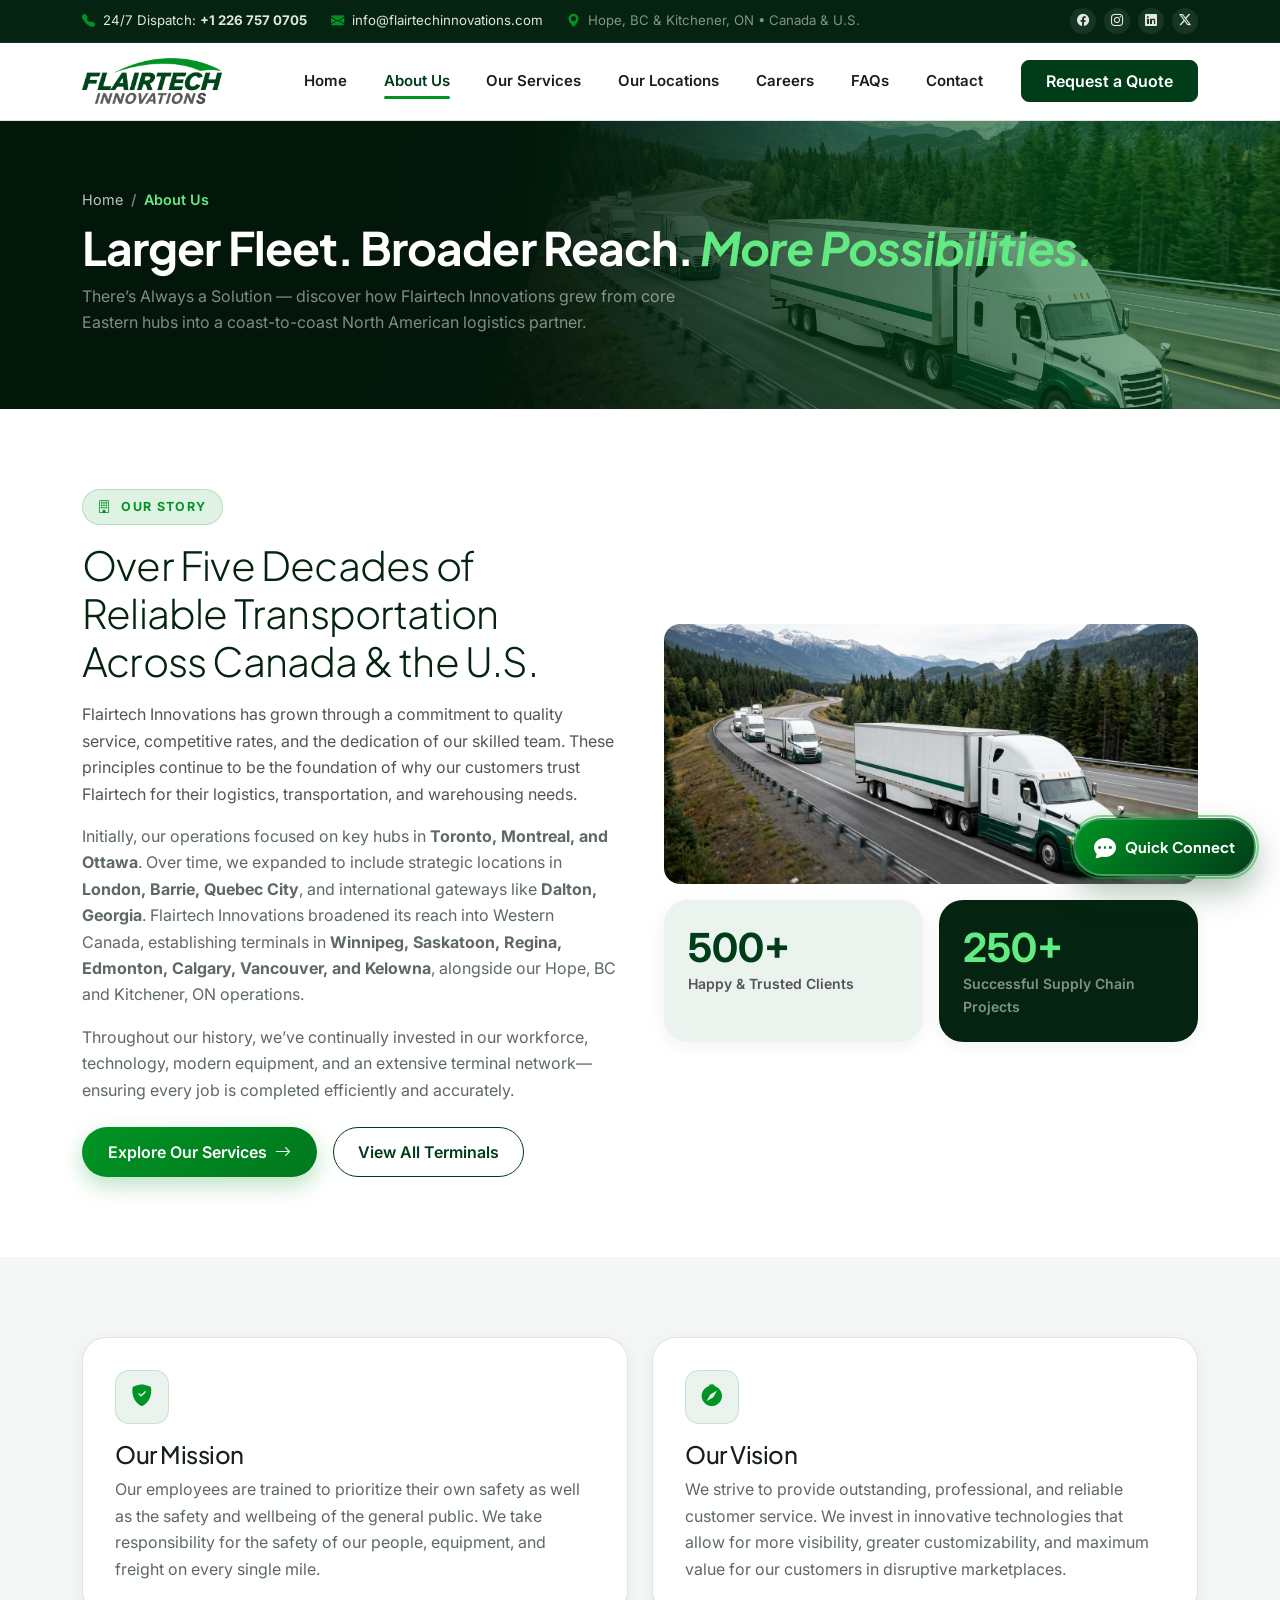
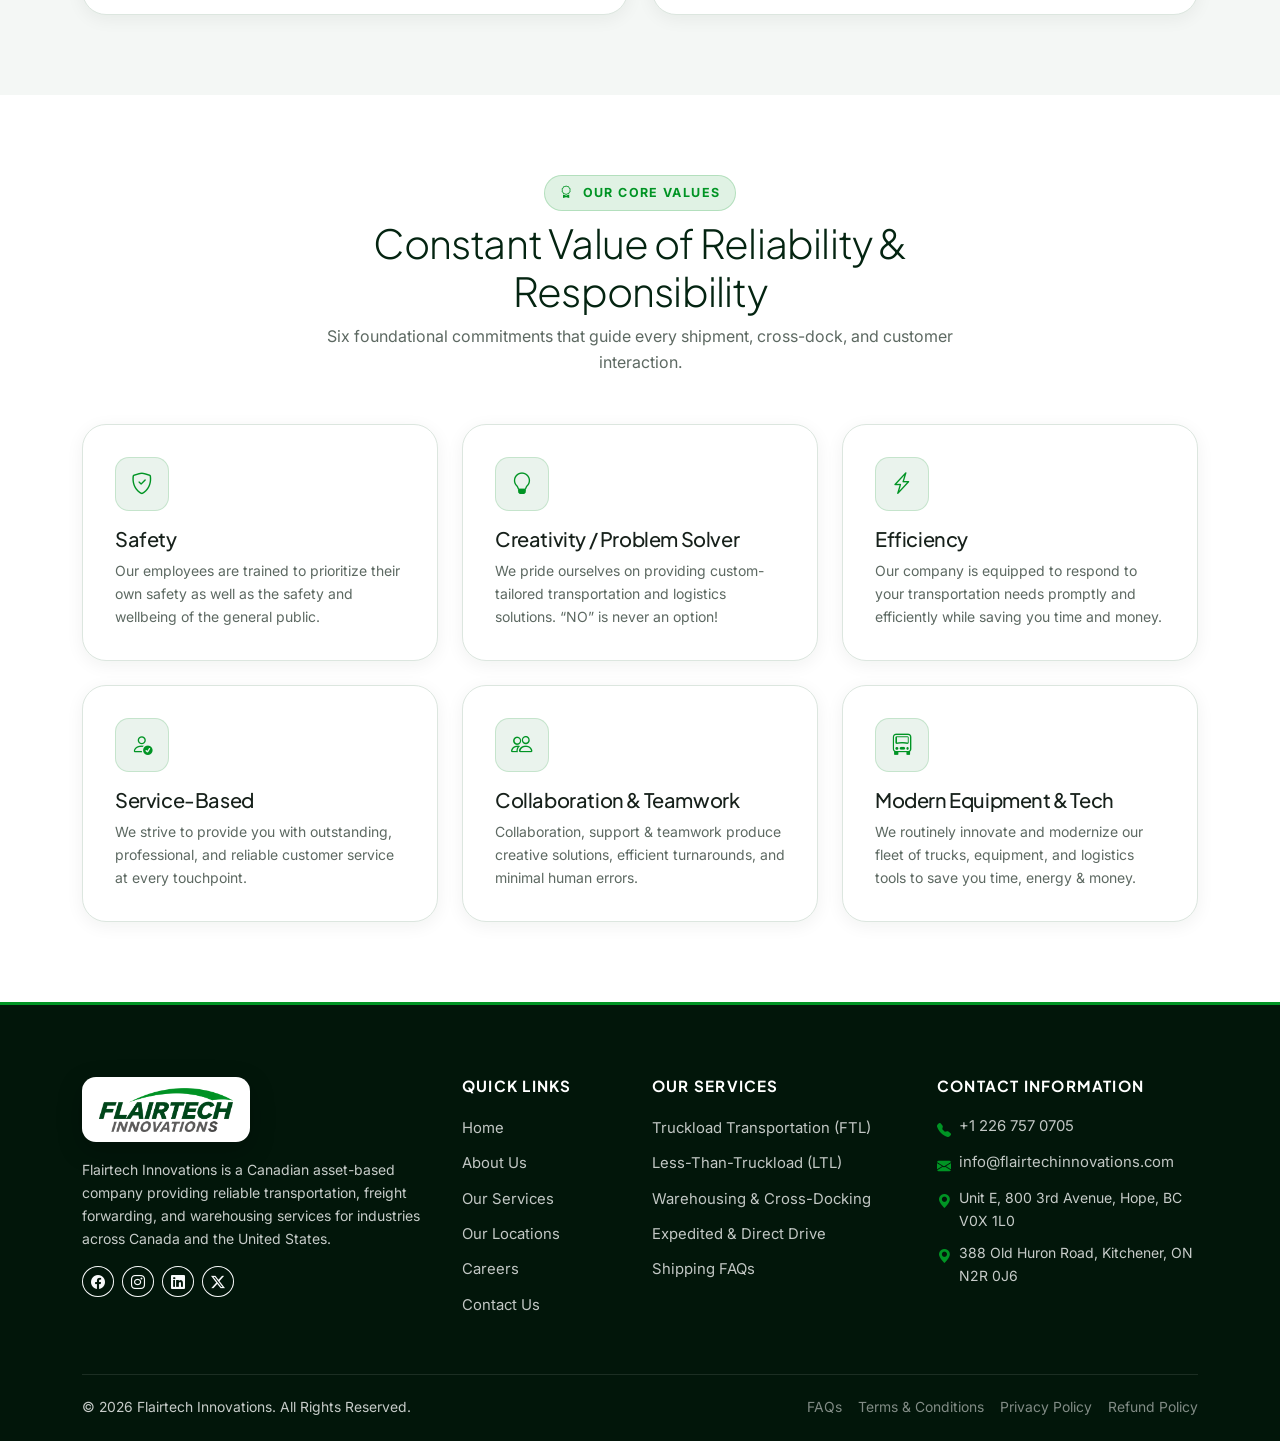
==== commit 41812f56: "Standardize complete footer across all pages and verify zero broken links" ====
--- a/about.html
+++ b/about.html
@@ -178,13 +178,25 @@
     </div>
   </section>
 
+    <!-- Footer -->
   <footer class="ft-footer">
     <div class="container">
       <div class="row g-4">
         <div class="col-lg-4">
-          <div class="ft-footer-logo-wrap mb-3"><img src="assets/images/flairtech-logo-transparent.png" alt="Flairtech Innovations" /></div>
-          <p class="small mb-3">A Canadian asset-based transportation, logistics, and warehousing company serving Canada and the United States.</p>
-        </div>
+          <div class="ft-footer-logo-wrap mb-3">
+            <img src="assets/images/flairtech-logo-transparent.png" alt="Flairtech Innovations" />
+          </div>
+          <p class="small mb-3">
+            Flairtech Innovations is a Canadian asset-based company providing reliable transportation, freight forwarding, and warehousing services for industries across Canada and the United States.
+          </p>
+          <div class="d-flex gap-2">
+            <a href="https://www.facebook.com/" target="_blank" rel="noopener" class="btn btn-sm btn-outline-light rounded-circle" aria-label="Facebook"><i class="bi bi-facebook"></i></a>
+            <a href="https://www.instagram.com/" target="_blank" rel="noopener" class="btn btn-sm btn-outline-light rounded-circle" aria-label="Instagram"><i class="bi bi-instagram"></i></a>
+            <a href="https://www.linkedin.com/" target="_blank" rel="noopener" class="btn btn-sm btn-outline-light rounded-circle" aria-label="LinkedIn"><i class="bi bi-linkedin"></i></a>
+            <a href="https://twitter.com/" target="_blank" rel="noopener" class="btn btn-sm btn-outline-light rounded-circle" aria-label="Twitter"><i class="bi bi-twitter-x"></i></a>
+          </div>
+        </div>
+
         <div class="col-6 col-lg-2">
           <h6>Quick Links</h6>
           <ul class="ft-footer-links">
@@ -196,27 +208,32 @@
             <li><a href="contact.html">Contact Us</a></li>
           </ul>
         </div>
+
         <div class="col-6 col-lg-3">
           <h6>Our Services</h6>
           <ul class="ft-footer-links">
-            <li><a href="services.html#ftl">Truckload Transportation</a></li>
-            <li><a href="services.html#ltl">Less-Than-Truckload</a></li>
-            <li><a href="services.html#warehousing">Warehousing Services</a></li>
+            <li><a href="services.html#ftl">Truckload Transportation (FTL)</a></li>
+            <li><a href="services.html#ltl">Less-Than-Truckload (LTL)</a></li>
+            <li><a href="services.html#warehousing">Warehousing &amp; Cross-Docking</a></li>
+            <li><a href="services.html#specialized">Expedited &amp; Direct Drive</a></li>
+            <li><a href="faqs.html">Shipping FAQs</a></li>
           </ul>
         </div>
+
         <div class="col-lg-3">
-          <h6>Contact</h6>
+          <h6>Contact Information</h6>
           <ul class="ft-footer-links small">
-            <li><a href="tel:+12267570705">+1 226 757 0705</a></li>
-            <li><a href="mailto:info@flairtechinnovations.com">info@flairtechinnovations.com</a></li>
-            <li>Unit E, 800 3rd Avenue, Hope, BC V0X 1L0</li>
-            <li>388 Old Huron Road, Kitchener, ON N2R 0J6</li>
+            <li class="d-flex gap-2"><i class="bi bi-telephone-fill text-emerald-brand mt-1"></i> <a href="tel:+12267570705">+1 226 757 0705</a></li>
+            <li class="d-flex gap-2"><i class="bi bi-envelope-fill text-emerald-brand mt-1"></i> <a href="mailto:info@flairtechinnovations.com">info@flairtechinnovations.com</a></li>
+            <li class="d-flex gap-2"><i class="bi bi-geo-alt-fill text-emerald-brand mt-1"></i> <span>Unit E, 800 3rd Avenue, Hope, BC V0X 1L0</span></li>
+            <li class="d-flex gap-2"><i class="bi bi-geo-alt-fill text-emerald-brand mt-1"></i> <span>388 Old Huron Road, Kitchener, ON N2R 0J6</span></li>
           </ul>
         </div>
       </div>
+
       <div class="ft-footer-bottom d-flex flex-wrap justify-content-between align-items-center gap-3">
         <div>© 2026 Flairtech Innovations. All Rights Reserved.</div>
-        <div class="d-flex gap-3">
+        <div class="d-flex flex-wrap gap-3">
           <a href="faqs.html" class="text-white-50">FAQs</a>
           <a href="legal.html#terms" class="text-white-50">Terms &amp; Conditions</a>
           <a href="legal.html#privacy" class="text-white-50">Privacy Policy</a>
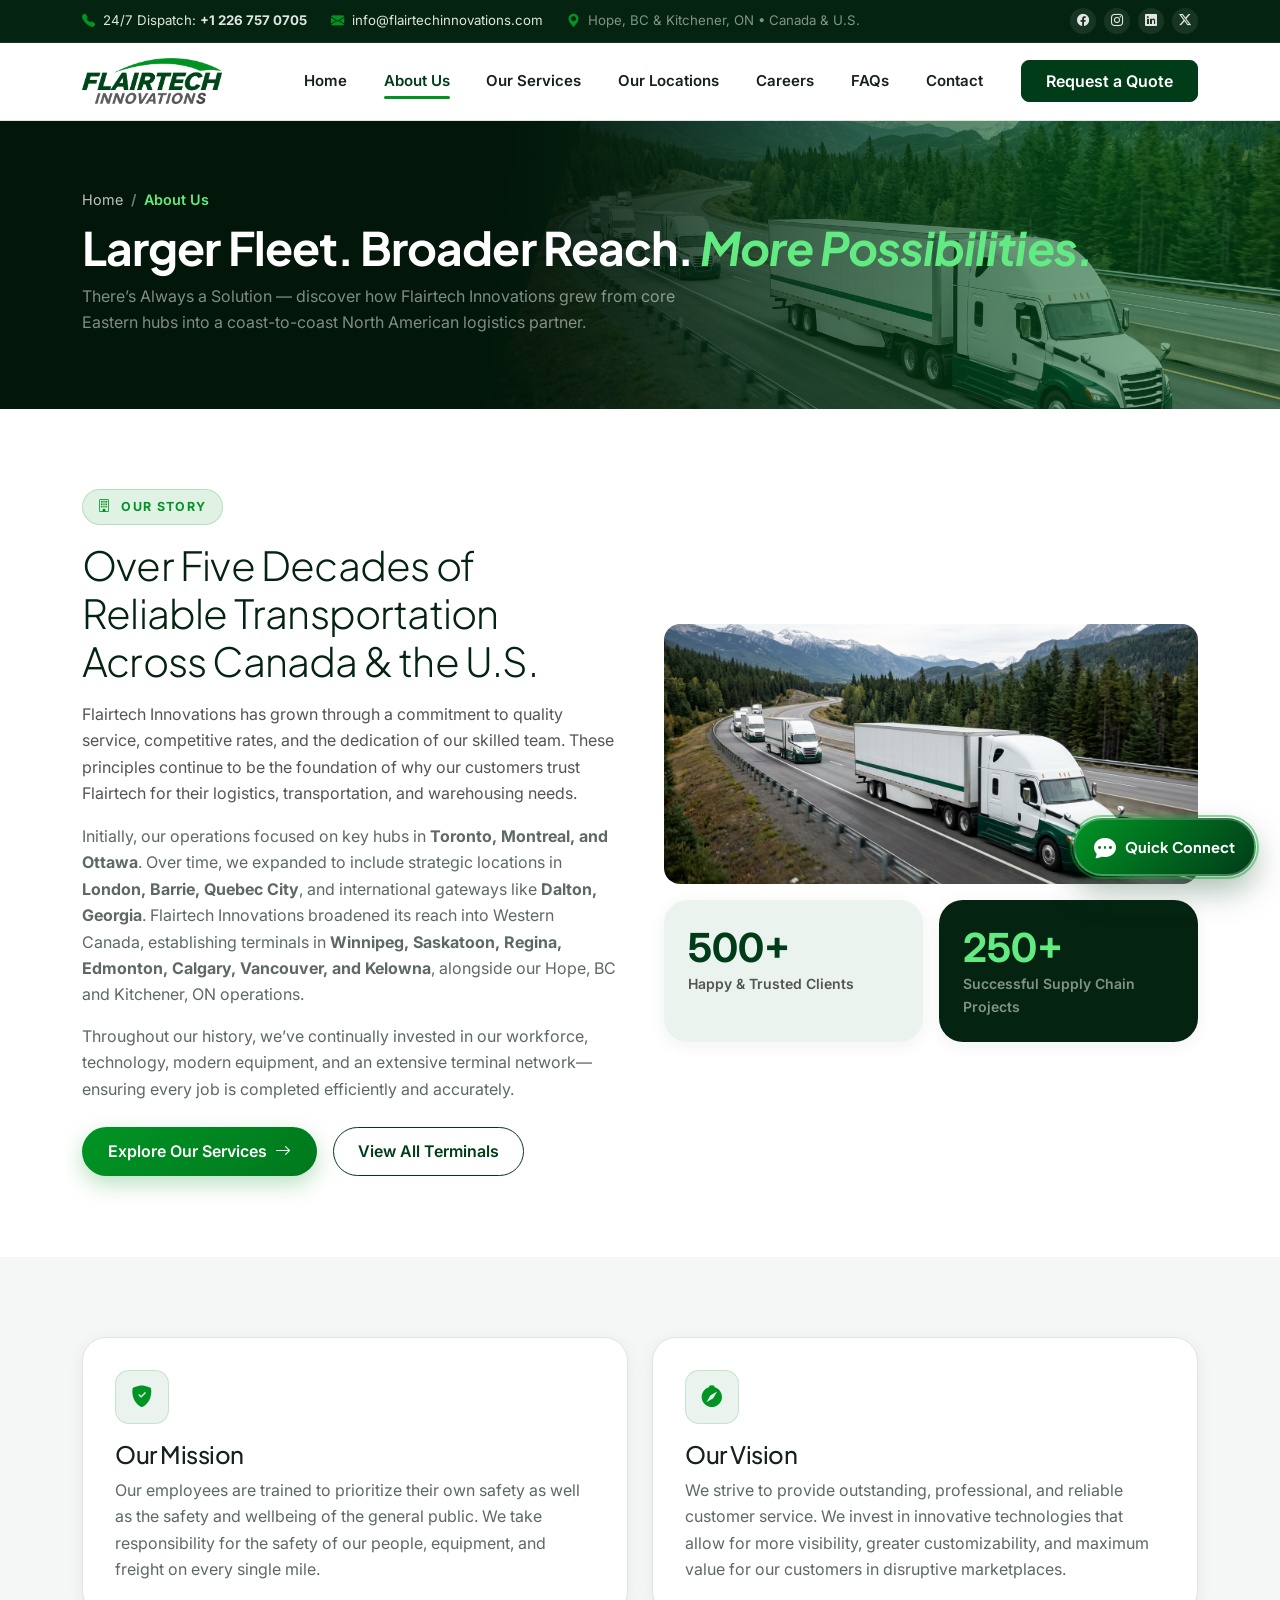
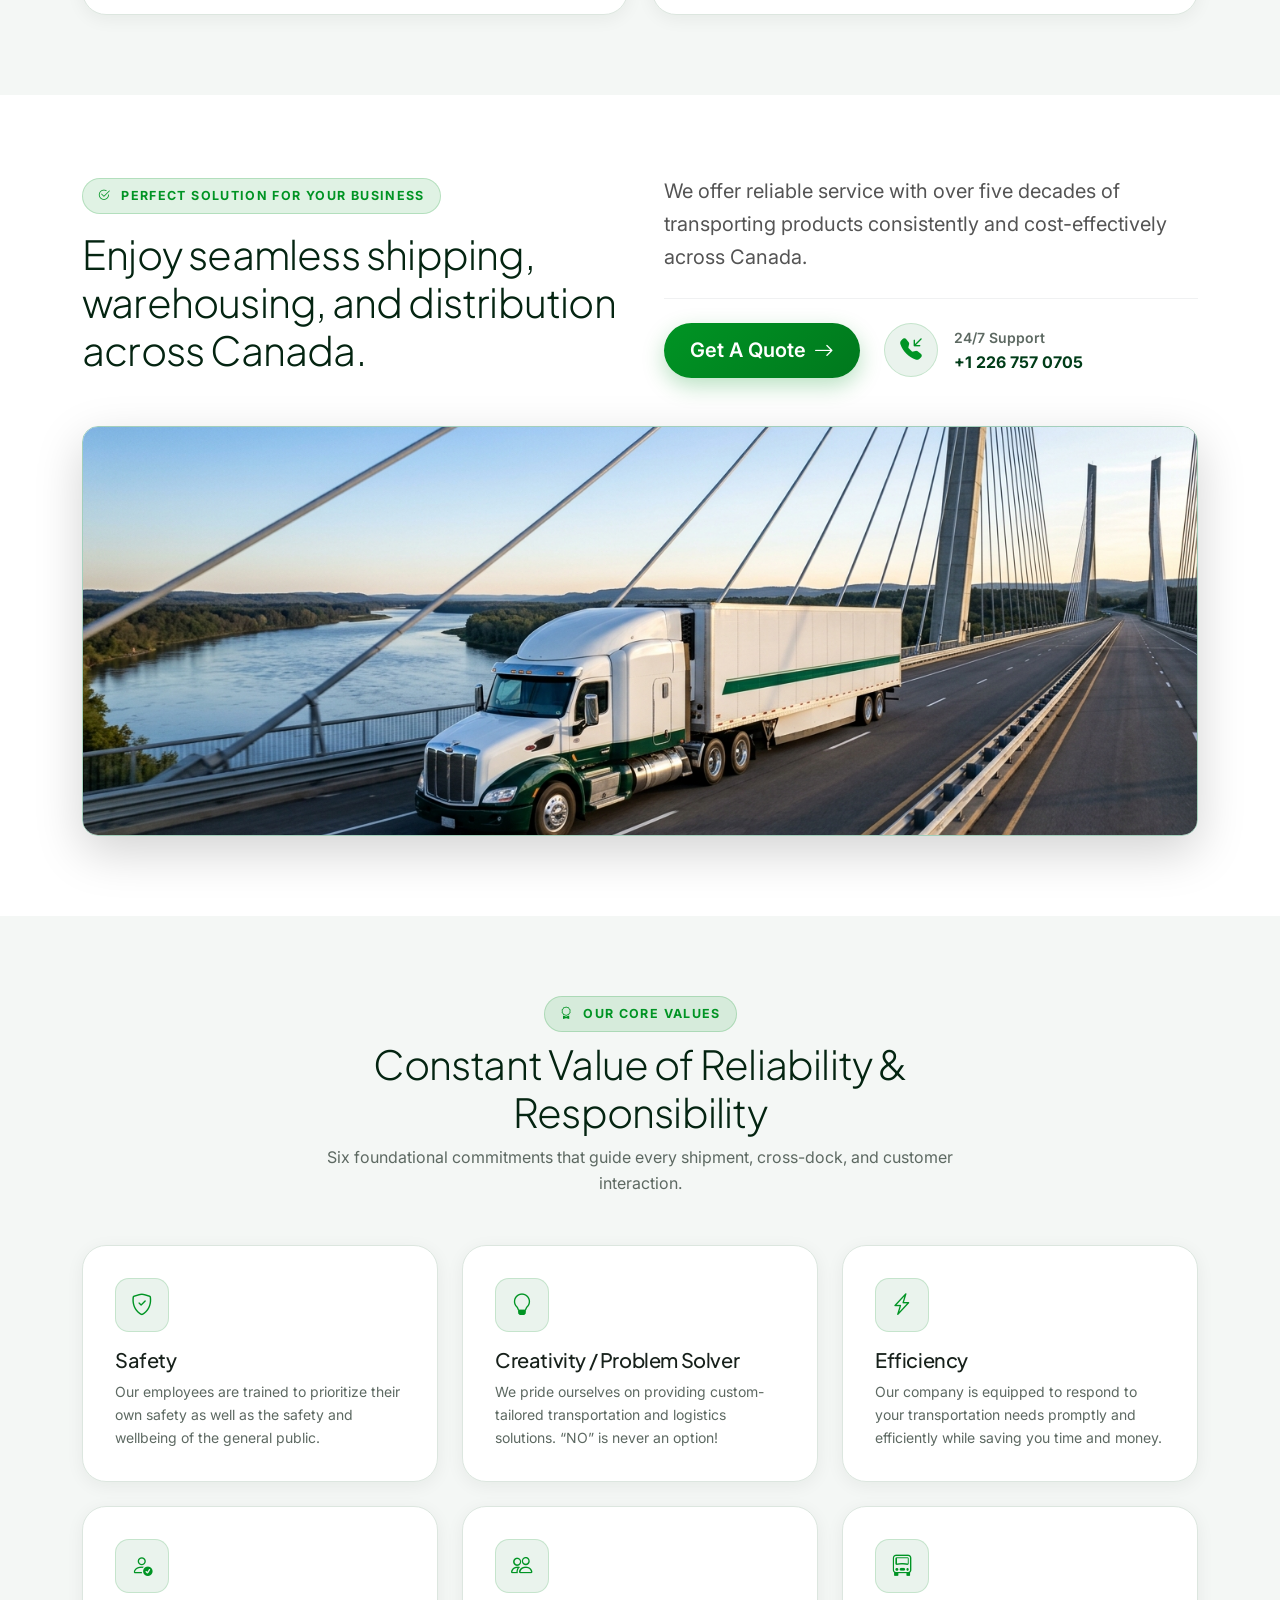
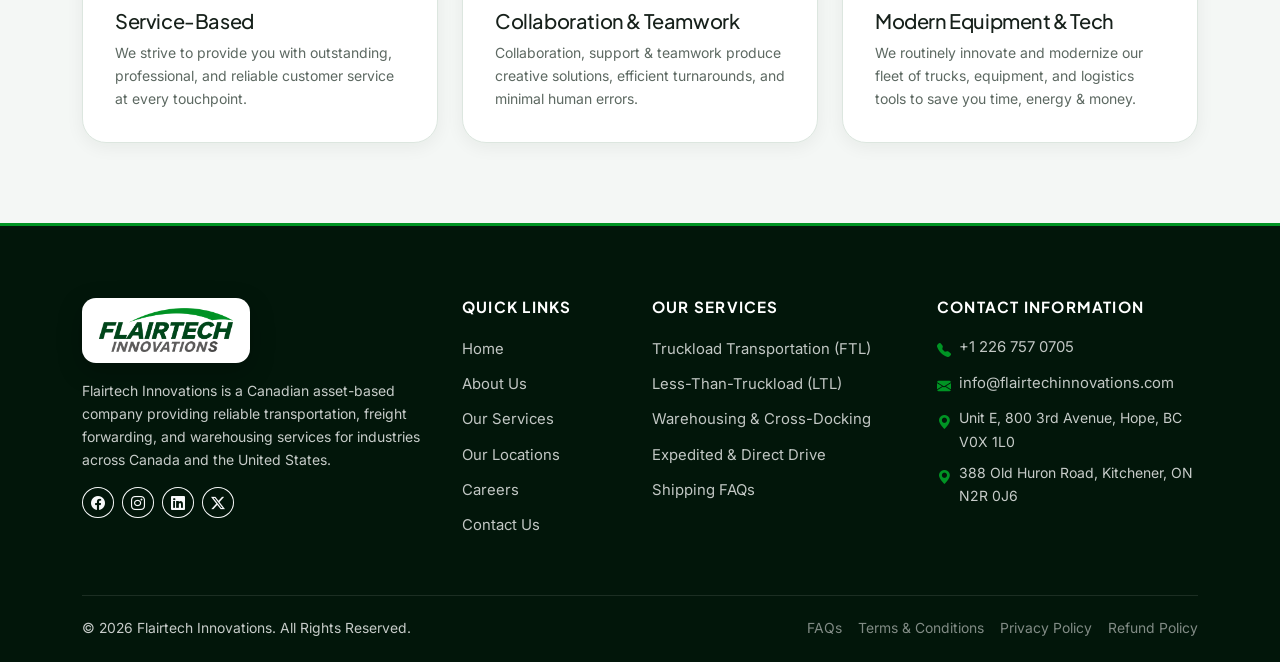
==== commit e34164d0: "Add Perfect Solution showcase section to About Us page" ====
--- a/about.html
+++ b/about.html
@@ -159,8 +159,46 @@
     </div>
   </section>
 
+  <!-- Perfect Solution Showcase Section -->
+  <section class="ft-section">
+    <div class="container">
+      <div class="row align-items-center g-5 mb-5">
+        <div class="col-lg-6 reveal">
+          <span class="brand-kicker mb-3"><i class="bi bi-check2-circle"></i> Perfect Solution For Your Business</span>
+          <h2 class="display-6 mb-0">
+            Enjoy seamless shipping, warehousing, and distribution across Canada.
+          </h2>
+        </div>
+        <div class="col-lg-6 reveal">
+          <p class="text-slate-brand fs-5 mb-4">
+            We offer reliable service with over five decades of transporting products consistently and cost-effectively across Canada.
+          </p>
+          <hr class="my-4 border-secondary-subtle" />
+          <div class="d-flex flex-wrap align-items-center gap-4">
+            <a href="contact.html" class="btn btn-ft-primary btn-lg">
+              Get A Quote <i class="bi bi-arrow-right"></i>
+            </a>
+            <a href="tel:+12267570705" class="d-inline-flex align-items-center gap-3 text-decoration-none">
+              <span class="ft-icon-box rounded-circle"><i class="bi bi-telephone-inbound-fill"></i></span>
+              <span>
+                <span class="d-block small text-muted-brand fw-semibold">24/7 Support</span>
+                <span class="fw-bold text-forest fs-6">+1 226 757 0705</span>
+              </span>
+            </a>
+          </div>
+        </div>
+      </div>
+
+      <div class="reveal">
+        <div class="rounded-4 overflow-hidden shadow-lg border border-success-subtle" style="max-height: 410px;">
+          <img src="assets/images/hero-crossborder.jpg" alt="Flairtech Innovations Seamless Canadian and Cross-Border Freight" class="w-100" style="height: 410px; object-fit: cover; display: block;" />
+        </div>
+      </div>
+    </div>
+  </section>
+
   <!-- Core Values -->
-  <section class="ft-section">
+  <section class="ft-section bg-surface">
     <div class="container">
       <div class="text-center mx-auto mb-5 reveal" style="max-width:680px;">
         <span class="brand-kicker mb-2"><i class="bi bi-award"></i> Our Core Values</span>
--- a/assets/css/style.css
+++ b/assets/css/style.css
@@ -1076,15 +1076,295 @@
   font-size: 0.87rem;
 }
 
-/* Reveal Animations */
-.reveal {
+/* Customer-Focused Team Overlapping Circular Showcase */
+.ft-team-circles {
+  position: relative;
+  display: flex;
+  justify-content: center;
+  align-items: center;
+  min-height: 330px;
+  padding: 1rem 0;
+}
+.ft-team-circle-back {
+  position: relative;
+  width: 260px;
+  height: 260px;
+  border-radius: 50%;
+  background: radial-gradient(circle at 30% 30%, #00b02c 0%, #003c18 62%, #02160a 100%);
+  box-shadow: 0 22px 48px rgba(0, 60, 24, 0.25);
+  margin-left: 115px;
+  transition: transform 0.6s cubic-bezier(0.16, 1, 0.3, 1);
+}
+.ft-team-circle-front {
+  position: absolute;
+  left: 50%;
+  transform: translateX(-68%);
+  width: 280px;
+  height: 280px;
+  border-radius: 50%;
+  overflow: hidden;
+  border: 5px solid #ffffff;
+  box-shadow: 0 20px 50px rgba(4, 36, 17, 0.2);
+  background: var(--ft-surface);
+  z-index: 2;
+  transition: transform 0.6s cubic-bezier(0.16, 1, 0.3, 1);
+}
+.ft-team-circle-front img {
+  width: 100%;
+  height: 100%;
+  object-fit: cover;
+  object-position: center top;
+  display: block;
+}
+.ft-team-circles:hover .ft-team-circle-front {
+  transform: translateX(-70%) scale(1.02);
+}
+.ft-team-circles:hover .ft-team-circle-back {
+  transform: translateX(8px) scale(1.03);
+}
+
+/* Overlapping Logistics & Warehousing Showcase (Canada & U.S.) */
+.ft-overlap-showcase {
+  position: relative;
+  padding: 2rem 0;
+}
+.ft-overlap-photo {
+  border-radius: var(--ft-radius-xl);
+  overflow: hidden;
+  box-shadow: var(--ft-shadow-md);
+  height: 460px;
+}
+.ft-overlap-photo img {
+  width: 100%;
+  height: 100%;
+  object-fit: cover;
+  display: block;
+}
+.ft-overlap-card {
+  position: relative;
+  background: var(--ft-surface);
+  border: 1px solid var(--ft-border);
+  border-radius: var(--ft-radius-xl);
+  padding: 2.75rem 2.5rem;
+  box-shadow: var(--ft-shadow-lg);
+  overflow: hidden;
+  z-index: 2;
+}
+.ft-overlap-card::before {
+  content: '';
+  position: absolute;
+  top: -70px;
+  right: -70px;
+  width: 240px;
+  height: 240px;
+  border-radius: 50%;
+  border: 1.5px solid rgba(0, 148, 36, 0.14);
+  pointer-events: none;
+}
+.ft-overlap-card::after {
+  content: '';
+  position: absolute;
+  top: -35px;
+  right: -35px;
+  width: 170px;
+  height: 170px;
+  border-radius: 50%;
+  border: 1.5px solid rgba(0, 60, 24, 0.1);
+  pointer-events: none;
+}
+@media (min-width: 992px) {
+  .ft-overlap-card {
+    margin-left: -85px;
+    margin-top: 2.2rem;
+  }
+}
+@media (max-width: 991.98px) {
+  .ft-overlap-photo {
+    height: 300px;
+    margin-bottom: -42px;
+  }
+  .ft-overlap-card {
+    margin: 0 12px;
+    padding: 2rem 1.5rem;
+  }
+}
+.ft-down-btn {
+  width: 52px;
+  height: 52px;
+  border-radius: 50%;
+  background: var(--ft-forest-dark);
+  color: #ffffff;
+  display: inline-flex;
+  align-items: center;
+  justify-content: center;
+  font-size: 1.2rem;
+  box-shadow: 0 10px 24px rgba(4, 36, 17, 0.24);
+  transition: var(--ft-transition);
+}
+.ft-down-btn:hover {
+  background: var(--ft-emerald);
+  color: #ffffff;
+  transform: translateY(3px);
+}
+
+/* Stacked Auto-Sliding Testimonial Deck */
+.ft-testimonial-deck {
+  position: relative;
+  min-height: 330px;
+  perspective: 1200px;
+  margin-right: 28px;
+  margin-bottom: 24px;
+}
+.ft-deck-card {
+  position: absolute;
+  inset: 0;
+  background: var(--ft-white);
+  border: 1.5px solid var(--ft-border);
+  border-top: 4px solid var(--ft-emerald);
+  border-radius: var(--ft-radius-xl);
+  padding: 2.25rem;
+  box-shadow: 0 22px 48px rgba(4, 36, 17, 0.12);
+  display: flex;
+  flex-direction: column;
+  justify-content: space-between;
+  transition:
+    transform 0.68s cubic-bezier(0.22, 1, 0.36, 1),
+    opacity 0.55s ease,
+    box-shadow 0.55s ease,
+    border-color 0.4s ease;
+  cursor: pointer;
+  user-select: none;
+}
+.ft-deck-card.is-front {
+  z-index: 4;
+  opacity: 1;
+  transform: translate3d(0, 0, 0) scale(1);
+  border-color: rgba(0, 148, 36, 0.35);
+  box-shadow: 0 24px 55px rgba(4, 36, 17, 0.14);
+}
+.ft-deck-card.is-next {
+  z-index: 3;
+  opacity: 0.92;
+  transform: translate3d(18px, 18px, 0) scale(0.955);
+  background: #f9fcfa;
+  pointer-events: none;
+}
+.ft-deck-card.is-third {
+  z-index: 2;
+  opacity: 0.72;
+  transform: translate3d(34px, 34px, 0) scale(0.91);
+  background: #f2f7f4;
+  pointer-events: none;
+}
+.ft-deck-card.is-back {
+  z-index: 1;
   opacity: 0;
-  transform: translateY(22px);
-  transition: opacity 0.65s ease, transform 0.65s cubic-bezier(0.22, 1, 0.36, 1);
-}
-.reveal.visible {
+  transform: translate3d(44px, 44px, 0) scale(0.87);
+  pointer-events: none;
+}
+.ft-deck-card.is-leaving {
+  z-index: 5;
+  opacity: 0;
+  transform: translate3d(-42px, -24px, 0) rotate(-2deg) scale(0.93);
+  pointer-events: none;
+}
+.ft-deck-nav-btn {
+  width: 44px;
+  height: 44px;
+  border-radius: 50%;
+  border: 1.5px solid var(--ft-border);
+  background: var(--ft-white);
+  color: var(--ft-forest);
+  display: inline-flex;
+  align-items: center;
+  justify-content: center;
+  transition: var(--ft-transition);
+  cursor: pointer;
+}
+.ft-deck-nav-btn:hover {
+  background: var(--ft-forest);
+  border-color: var(--ft-forest);
+  color: #ffffff;
+}
+.ft-deck-dots {
+  display: flex;
+  align-items: center;
+  gap: 0.45rem;
+}
+.ft-deck-dot {
+  width: 10px;
+  height: 10px;
+  border-radius: 999px;
+  border: none;
+  background: #c7d6cc;
+  padding: 0;
+  cursor: pointer;
+  transition: var(--ft-transition);
+}
+.ft-deck-dot.active {
+  width: 30px;
+  background: var(--ft-emerald);
+}
+@media (max-width: 767.98px) {
+  .ft-testimonial-deck {
+    min-height: 370px;
+    margin-right: 16px;
+  }
+  .ft-deck-card {
+    padding: 1.6rem;
+  }
+}
+@media (max-width: 575.98px) {
+  .ft-team-circles {
+    min-height: 260px;
+  }
+  .ft-team-circle-back {
+    width: 200px;
+    height: 200px;
+    margin-left: 85px;
+  }
+  .ft-team-circle-front {
+    width: 218px;
+    height: 218px;
+  }
+}
+
+/* Bottom-to-Top Scroll Reveal Animations */
+.reveal,
+.ft-reveal-up {
+  opacity: 0;
+  transform: translate3d(0, 42px, 0);
+  transition:
+    opacity 0.78s cubic-bezier(0.16, 1, 0.3, 1),
+    transform 0.78s cubic-bezier(0.16, 1, 0.3, 1);
+  transition-delay: var(--ft-reveal-delay, 0ms);
+  will-change: opacity, transform;
+}
+
+.reveal.visible,
+.ft-reveal-up.visible {
   opacity: 1;
-  transform: translateY(0);
+  transform: translate3d(0, 0, 0);
+}
+
+/* Preserve hover lift on interactive cards after reveal */
+.ft-card.ft-reveal-up.visible:hover,
+.ft-circle-card.ft-reveal-up.visible:hover {
+  transform: translate3d(0, -6px, 0);
+  transition-delay: 0ms;
+}
+.ft-service-card.ft-reveal-up.visible:hover {
+  transform: translate3d(0, -6px, 0);
+  transition-delay: 0ms;
+}
+
+@media (prefers-reduced-motion: reduce) {
+  .reveal,
+  .ft-reveal-up {
+    opacity: 1 !important;
+    transform: none !important;
+    transition: none !important;
+  }
 }
 
 /* Responsive tweaks */
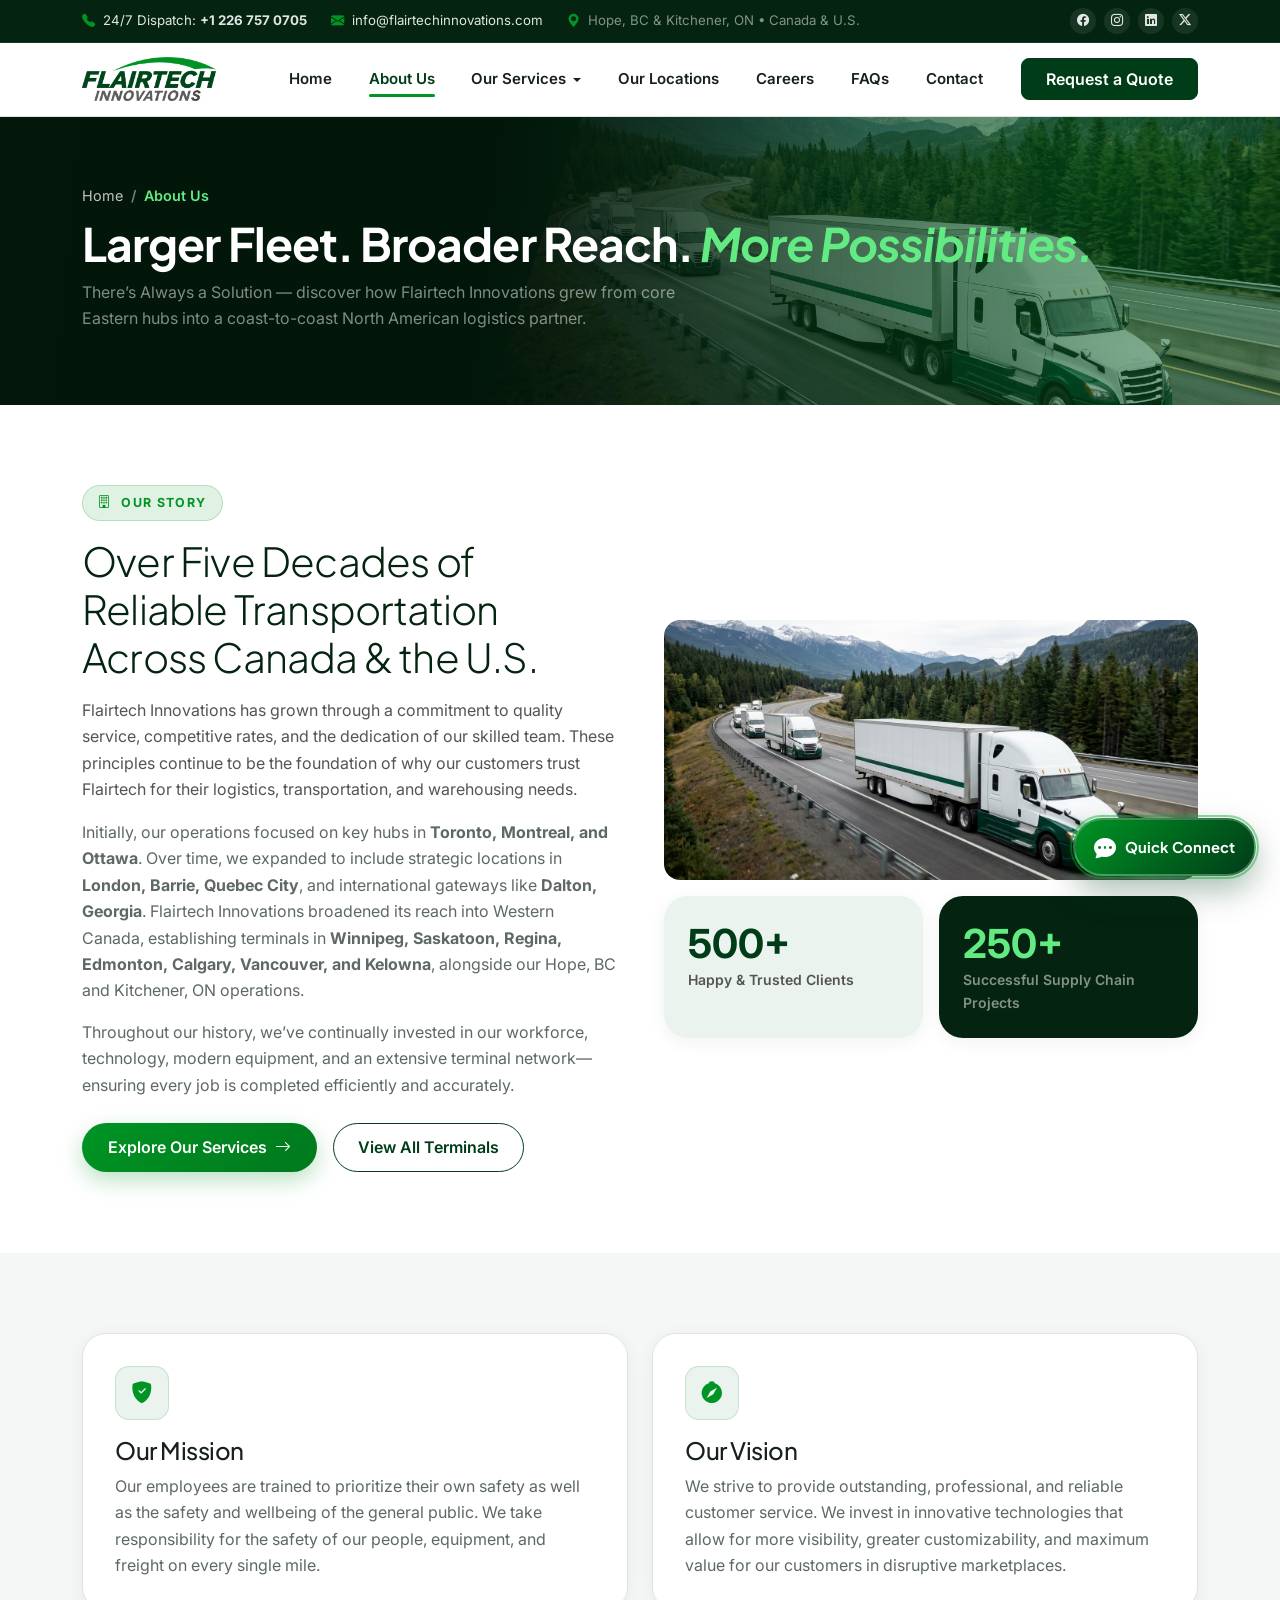
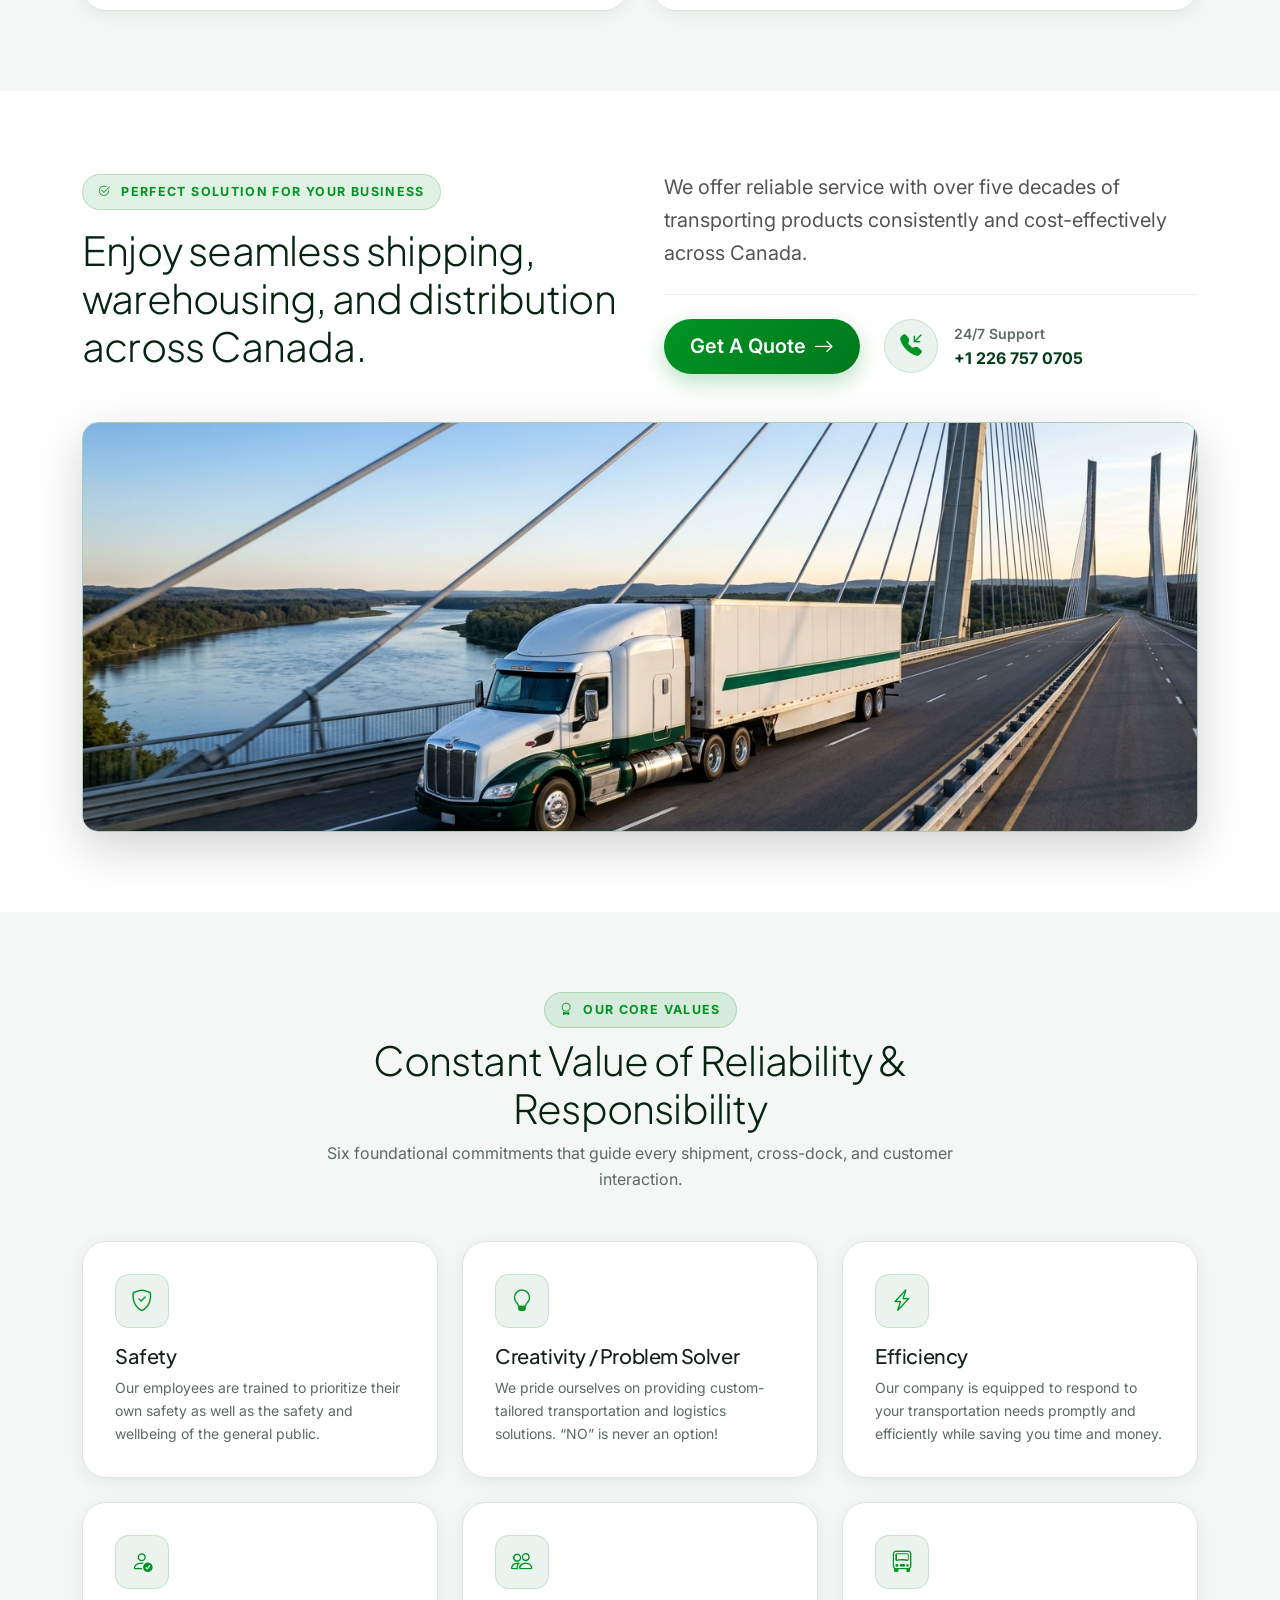
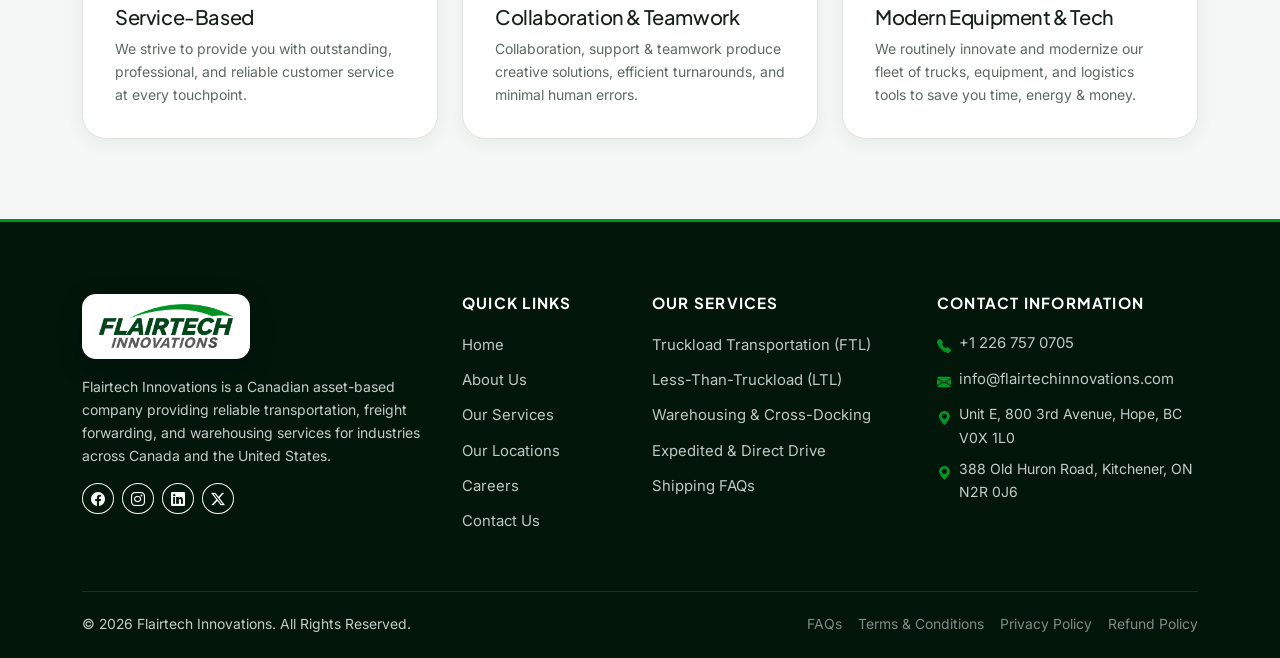
==== commit d3a2976e: "Add 3-service Our Services dropdown menu across all pages" ====
--- a/about.html
+++ b/about.html
@@ -56,7 +56,14 @@
         <ul class="navbar-nav ms-auto me-lg-4 mb-2 mb-lg-0 gap-lg-2">
           <li class="nav-item"><a class="nav-link" href="index.html">Home</a></li>
           <li class="nav-item"><a class="nav-link active" href="about.html">About Us</a></li>
-          <li class="nav-item"><a class="nav-link" href="services.html">Our Services</a></li>
+          <li class="nav-item dropdown">
+            <a class="nav-link dropdown-toggle" href="services.html" role="button" data-bs-toggle="dropdown" aria-expanded="false">Our Services</a>
+            <ul class="dropdown-menu ft-dropdown-menu">
+              <li><a class="dropdown-item ft-dropdown-item" href="inspection-services.html"><span class="ft-dropdown-icon"><i class="bi bi-search"></i></span><span><span class="d-block fw-bold small">Inspection Services</span><span class="d-block text-muted-brand" style="font-size:0.75rem;">Quality Audits & Metrology</span></span></a></li>
+              <li><a class="dropdown-item ft-dropdown-item" href="logistics-services.html"><span class="ft-dropdown-icon"><i class="bi bi-truck"></i></span><span><span class="d-block fw-bold small">Logistics Services</span><span class="d-block text-muted-brand" style="font-size:0.75rem;">FTL, LTL & Warehousing</span></span></a></li>
+              <li><a class="dropdown-item ft-dropdown-item" href="fabrication-services.html"><span class="ft-dropdown-icon"><i class="bi bi-tools"></i></span><span><span class="d-block fw-bold small">Fabrication Services</span><span class="d-block text-muted-brand" style="font-size:0.75rem;">Custom Metal & Welding</span></span></a></li>
+            </ul>
+          </li>
           <li class="nav-item"><a class="nav-link" href="locations.html">Our Locations</a></li>
           <li class="nav-item"><a class="nav-link" href="careers.html">Careers</a></li>
           <li class="nav-item"><a class="nav-link" href="faqs.html">FAQs</a></li>
--- a/assets/css/style.css
+++ b/assets/css/style.css
@@ -37,6 +37,7 @@
 html {
   scroll-behavior: smooth;
   font-size: 16px;
+  overflow-x: clip;
 }
 
 body {
@@ -44,7 +45,7 @@
   color: var(--ft-ink);
   background-color: var(--ft-white);
   line-height: 1.65;
-  overflow-x: hidden;
+  overflow-x: clip;
   -webkit-font-smoothing: antialiased;
 }
 
@@ -219,20 +220,38 @@
 }
 
 .ft-navbar {
-  background: rgba(255, 255, 255, 0.95);
+  background: rgba(255, 255, 255, 0.98);
   backdrop-filter: blur(14px);
   border-bottom: 1px solid var(--ft-border);
-  padding: 0.65rem 0;
-  transition: var(--ft-transition);
+  padding: 0.7rem 0;
+  z-index: 1030;
+  transition: box-shadow 0.25s ease, background-color 0.25s ease;
 }
 .ft-navbar.scrolled {
   box-shadow: var(--ft-shadow-sm);
-  padding: 0.5rem 0;
+  padding: 0.7rem 0;
+}
+.ft-navbar .navbar-brand {
+  padding: 0.2rem 0;
+  margin-right: 1rem;
 }
 .ft-navbar .navbar-brand img {
-  height: 46px;
+  height: 44px;
   width: auto;
+  max-width: 100%;
   object-fit: contain;
+  display: block;
+}
+@media (max-width: 575.98px) {
+  .ft-navbar {
+    padding: 0.65rem 0;
+  }
+  .ft-navbar.scrolled {
+    padding: 0.65rem 0;
+  }
+  .ft-navbar .navbar-brand img {
+    height: 38px;
+  }
 }
 .ft-navbar .nav-link {
   font-weight: 600;
@@ -242,7 +261,7 @@
   border-radius: 0;
   position: relative;
 }
-.ft-navbar .nav-link::after {
+.ft-navbar .nav-link:not(.dropdown-toggle)::after {
   content: '';
   position: absolute;
   left: 0.9rem;
@@ -259,9 +278,76 @@
   color: var(--ft-forest);
   background: transparent;
 }
-.ft-navbar .nav-link:hover::after,
-.ft-navbar .nav-link.active::after {
+.ft-navbar .nav-link:not(.dropdown-toggle):hover::after,
+.ft-navbar .nav-link:not(.dropdown-toggle).active::after {
   transform: scaleX(1);
+}
+
+/* Our Services Navbar Dropdown */
+.ft-navbar .dropdown-toggle::after {
+  margin-left: 0.45rem;
+  vertical-align: 0.14em;
+  transition: transform 0.2s ease;
+}
+.ft-navbar .nav-item.dropdown:hover .dropdown-toggle::after,
+.ft-navbar .dropdown-toggle.show::after {
+  transform: rotate(180deg);
+}
+.ft-navbar .nav-item.dropdown .nav-link.active {
+  color: var(--ft-emerald);
+}
+.ft-dropdown-menu {
+  border: 1px solid var(--ft-border);
+  border-radius: 16px;
+  padding: 0.55rem;
+  min-width: 270px;
+  box-shadow: var(--ft-shadow-lg);
+  background: rgba(255, 255, 255, 0.98);
+  backdrop-filter: blur(14px);
+  margin-top: 0.35rem;
+}
+.ft-dropdown-item {
+  display: flex;
+  align-items: center;
+  gap: 0.75rem;
+  padding: 0.65rem 0.85rem;
+  border-radius: 12px;
+  color: var(--ft-ink);
+  transition: var(--ft-transition);
+}
+.ft-dropdown-item:hover,
+.ft-dropdown-item.active {
+  background: var(--ft-mint-tint);
+  color: var(--ft-forest);
+}
+.ft-dropdown-icon {
+  width: 36px;
+  height: 36px;
+  border-radius: 10px;
+  background: var(--ft-surface);
+  color: var(--ft-emerald);
+  display: inline-flex;
+  align-items: center;
+  justify-content: center;
+  font-size: 1rem;
+  flex-shrink: 0;
+  transition: var(--ft-transition);
+}
+.ft-dropdown-item:hover .ft-dropdown-icon,
+.ft-dropdown-item.active .ft-dropdown-icon {
+  background: var(--ft-emerald);
+  color: #ffffff;
+}
+@media (min-width: 992px) {
+  .ft-navbar .nav-item.dropdown:hover > .ft-dropdown-menu {
+    display: block;
+    margin-top: 0;
+    animation: ftDropdownFade 0.2s ease forwards;
+  }
+}
+@keyframes ftDropdownFade {
+  from { opacity: 0; transform: translateY(8px); }
+  to { opacity: 1; transform: translateY(0); }
 }
 
 /* Multi-Division Diagonal Split Hero Banner (Reference Match + Auto-Slide) */
@@ -408,9 +494,10 @@
 /* 3 Circular Division Cards Below Banner */
 .ft-divisions-band {
   background: linear-gradient(180deg, #f8faf9 0%, #ffffff 100%);
-  padding: 3.25rem 0 2.75rem;
+  padding: 3.25rem 0 4.25rem;
 }
 .ft-circle-card {
+  position: relative;
   width: 272px;
   height: 272px;
   margin: 0 auto;
@@ -1210,10 +1297,9 @@
 /* Stacked Auto-Sliding Testimonial Deck */
 .ft-testimonial-deck {
   position: relative;
-  min-height: 330px;
   perspective: 1200px;
   margin-right: 28px;
-  margin-bottom: 24px;
+  margin-bottom: 34px;
 }
 .ft-deck-card {
   position: absolute;
@@ -1227,6 +1313,7 @@
   display: flex;
   flex-direction: column;
   justify-content: space-between;
+  overflow: hidden;
   transition:
     transform 0.68s cubic-bezier(0.22, 1, 0.36, 1),
     opacity 0.55s ease,
@@ -1235,37 +1322,45 @@
   cursor: pointer;
   user-select: none;
 }
+.ft-deck-card:not(.is-front):not(.is-leaving) > * {
+  opacity: 0;
+}
 .ft-deck-card.is-front {
+  position: relative;
   z-index: 4;
   opacity: 1;
   transform: translate3d(0, 0, 0) scale(1);
   border-color: rgba(0, 148, 36, 0.35);
   box-shadow: 0 24px 55px rgba(4, 36, 17, 0.14);
 }
+.ft-deck-card.is-front > * {
+  opacity: 1;
+  transition: opacity 0.35s ease 0.12s;
+}
 .ft-deck-card.is-next {
   z-index: 3;
-  opacity: 0.92;
-  transform: translate3d(18px, 18px, 0) scale(0.955);
-  background: #f9fcfa;
+  opacity: 0.94;
+  transform: translate3d(16px, 16px, 0) scale(0.96);
+  background: #f6fbf8;
   pointer-events: none;
 }
 .ft-deck-card.is-third {
   z-index: 2;
-  opacity: 0.72;
-  transform: translate3d(34px, 34px, 0) scale(0.91);
-  background: #f2f7f4;
+  opacity: 0.78;
+  transform: translate3d(30px, 30px, 0) scale(0.92);
+  background: #edf5f0;
   pointer-events: none;
 }
 .ft-deck-card.is-back {
   z-index: 1;
   opacity: 0;
-  transform: translate3d(44px, 44px, 0) scale(0.87);
+  transform: translate3d(40px, 40px, 0) scale(0.88);
   pointer-events: none;
 }
 .ft-deck-card.is-leaving {
   z-index: 5;
   opacity: 0;
-  transform: translate3d(-42px, -24px, 0) rotate(-2deg) scale(0.93);
+  transform: translate3d(-36px, -20px, 0) rotate(-1.5deg) scale(0.94);
   pointer-events: none;
 }
 .ft-deck-nav-btn {
@@ -1307,11 +1402,25 @@
 }
 @media (max-width: 767.98px) {
   .ft-testimonial-deck {
-    min-height: 370px;
     margin-right: 16px;
+    margin-bottom: 24px;
   }
   .ft-deck-card {
-    padding: 1.6rem;
+    padding: 1.45rem;
+  }
+  .ft-deck-card p {
+    font-size: 1rem !important;
+    line-height: 1.55 !important;
+    margin-bottom: 1rem !important;
+  }
+  .ft-deck-card.is-next {
+    transform: translate3d(10px, 12px, 0) scale(0.96);
+  }
+  .ft-deck-card.is-third {
+    transform: translate3d(18px, 22px, 0) scale(0.92);
+  }
+  .ft-deck-card.is-back {
+    transform: translate3d(24px, 28px, 0) scale(0.88);
   }
 }
 @media (max-width: 575.98px) {
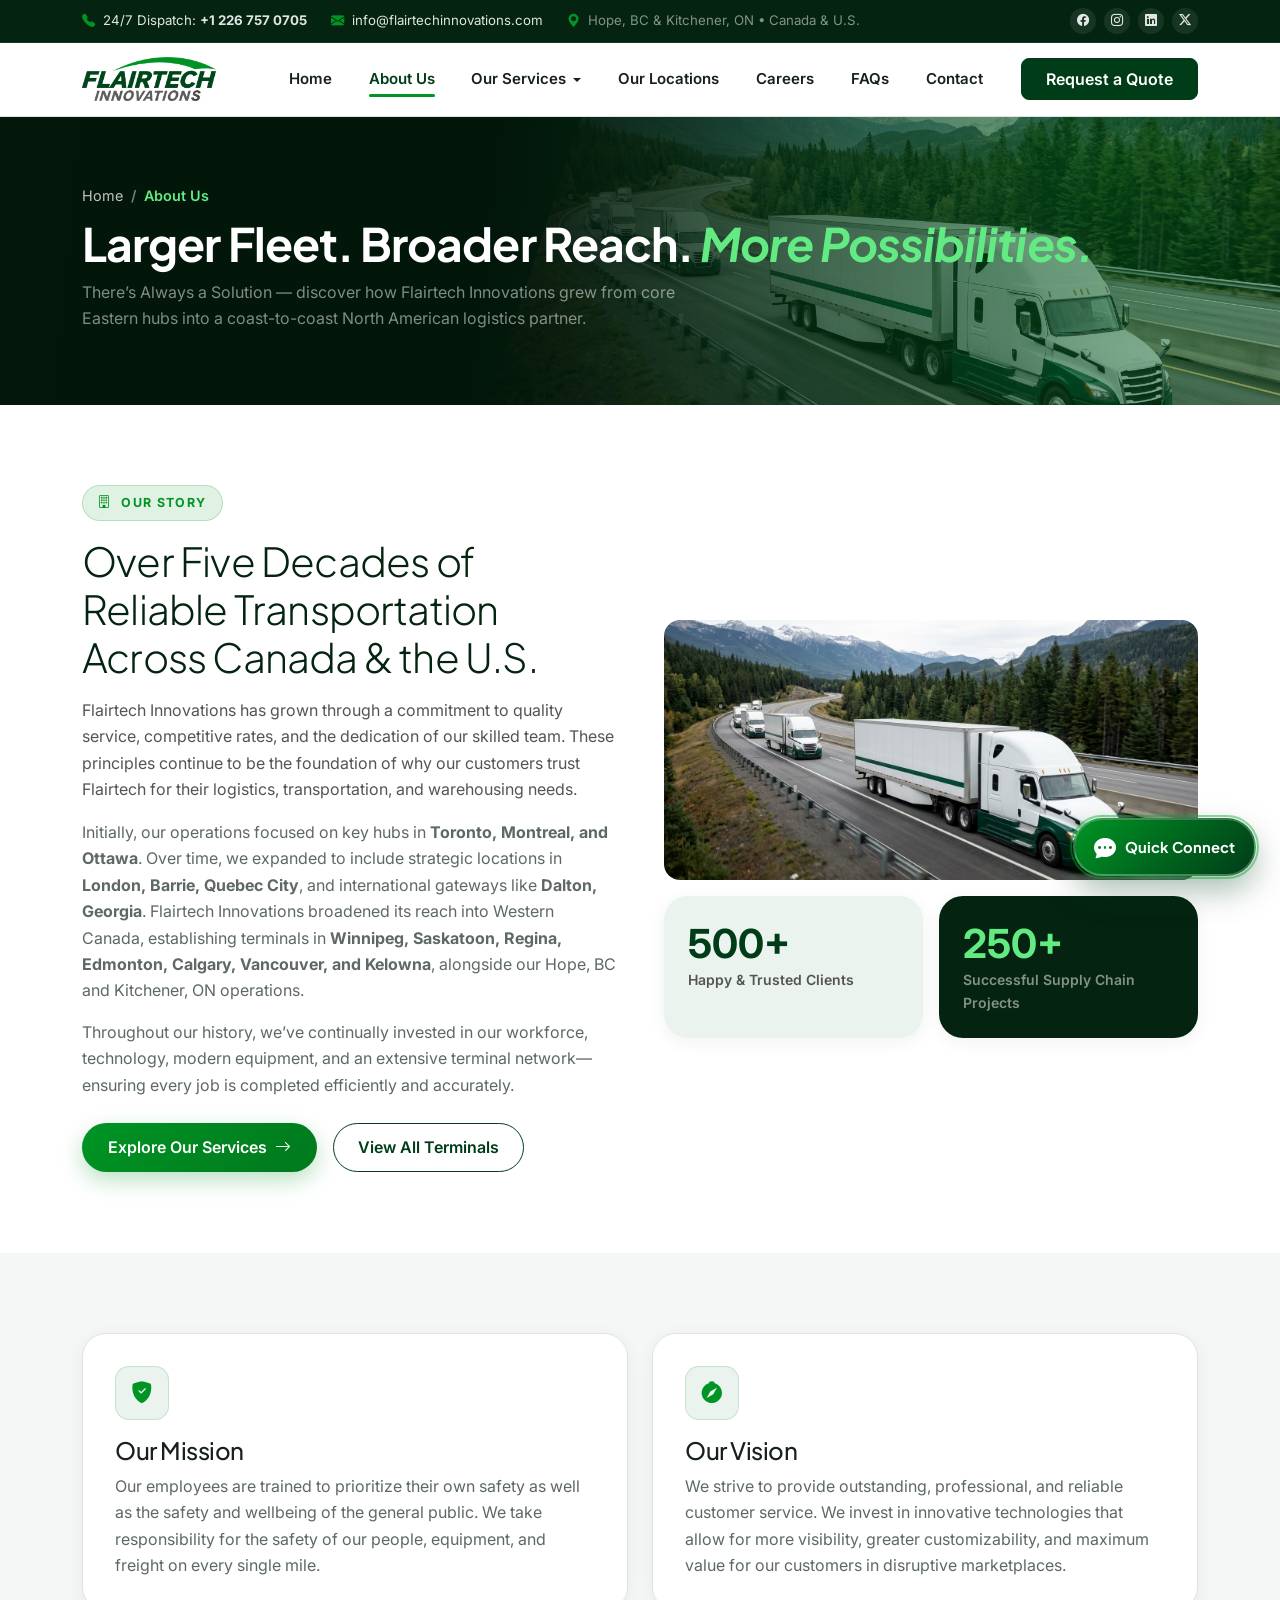
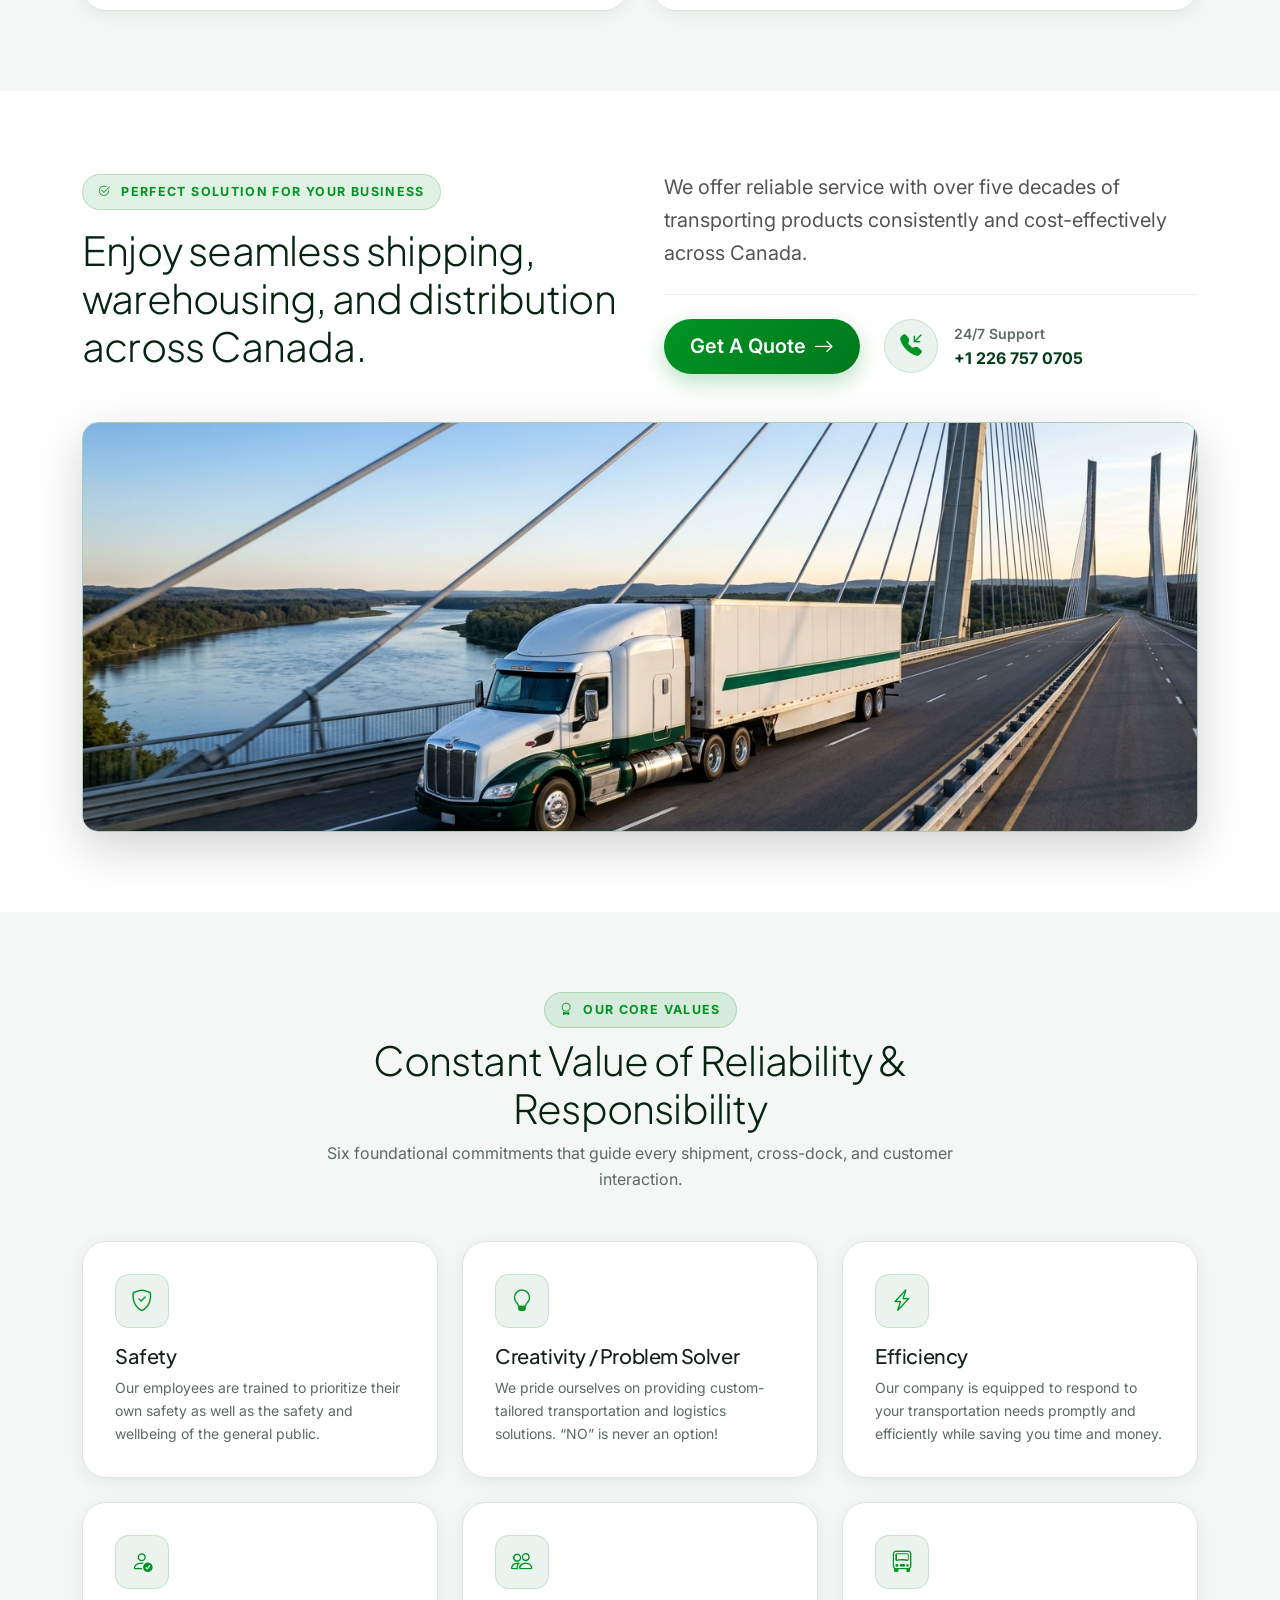
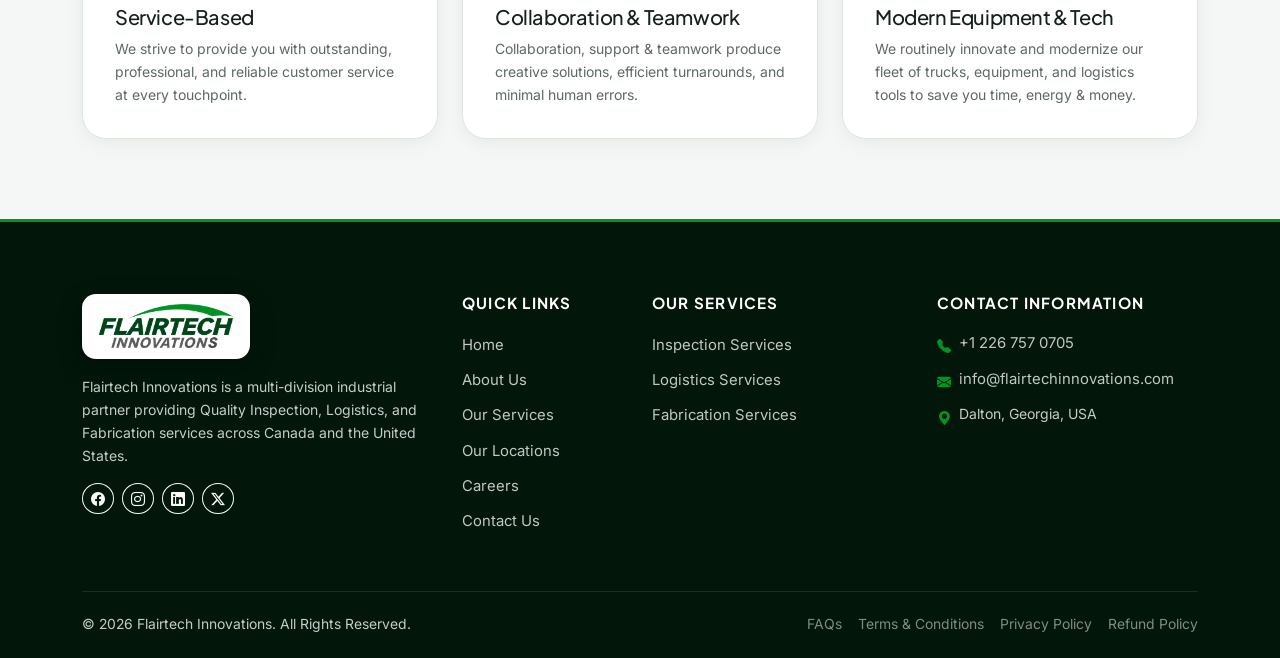
==== commit 95bda6da: "Update footer Our Services to 3 divisions and Contact location to USA across all pages" ====
--- a/about.html
+++ b/about.html
@@ -232,7 +232,7 @@
             <img src="assets/images/flairtech-logo-transparent.png" alt="Flairtech Innovations" />
           </div>
           <p class="small mb-3">
-            Flairtech Innovations is a Canadian asset-based company providing reliable transportation, freight forwarding, and warehousing services for industries across Canada and the United States.
+            Flairtech Innovations is a multi-division industrial partner providing Quality Inspection, Logistics, and Fabrication services across Canada and the United States.
           </p>
           <div class="d-flex gap-2">
             <a href="https://www.facebook.com/" target="_blank" rel="noopener" class="btn btn-sm btn-outline-light rounded-circle" aria-label="Facebook"><i class="bi bi-facebook"></i></a>
@@ -257,11 +257,9 @@
         <div class="col-6 col-lg-3">
           <h6>Our Services</h6>
           <ul class="ft-footer-links">
-            <li><a href="services.html#ftl">Truckload Transportation (FTL)</a></li>
-            <li><a href="services.html#ltl">Less-Than-Truckload (LTL)</a></li>
-            <li><a href="services.html#warehousing">Warehousing &amp; Cross-Docking</a></li>
-            <li><a href="services.html#specialized">Expedited &amp; Direct Drive</a></li>
-            <li><a href="faqs.html">Shipping FAQs</a></li>
+            <li><a href="inspection-services.html">Inspection Services</a></li>
+            <li><a href="logistics-services.html">Logistics Services</a></li>
+            <li><a href="fabrication-services.html">Fabrication Services</a></li>
           </ul>
         </div>
 
@@ -270,8 +268,7 @@
           <ul class="ft-footer-links small">
             <li class="d-flex gap-2"><i class="bi bi-telephone-fill text-emerald-brand mt-1"></i> <a href="tel:+12267570705">+1 226 757 0705</a></li>
             <li class="d-flex gap-2"><i class="bi bi-envelope-fill text-emerald-brand mt-1"></i> <a href="mailto:info@flairtechinnovations.com">info@flairtechinnovations.com</a></li>
-            <li class="d-flex gap-2"><i class="bi bi-geo-alt-fill text-emerald-brand mt-1"></i> <span>Unit E, 800 3rd Avenue, Hope, BC V0X 1L0</span></li>
-            <li class="d-flex gap-2"><i class="bi bi-geo-alt-fill text-emerald-brand mt-1"></i> <span>388 Old Huron Road, Kitchener, ON N2R 0J6</span></li>
+            <li class="d-flex gap-2"><i class="bi bi-geo-alt-fill text-emerald-brand mt-1"></i> <span>Dalton, Georgia, USA</span></li>
           </ul>
         </div>
       </div>
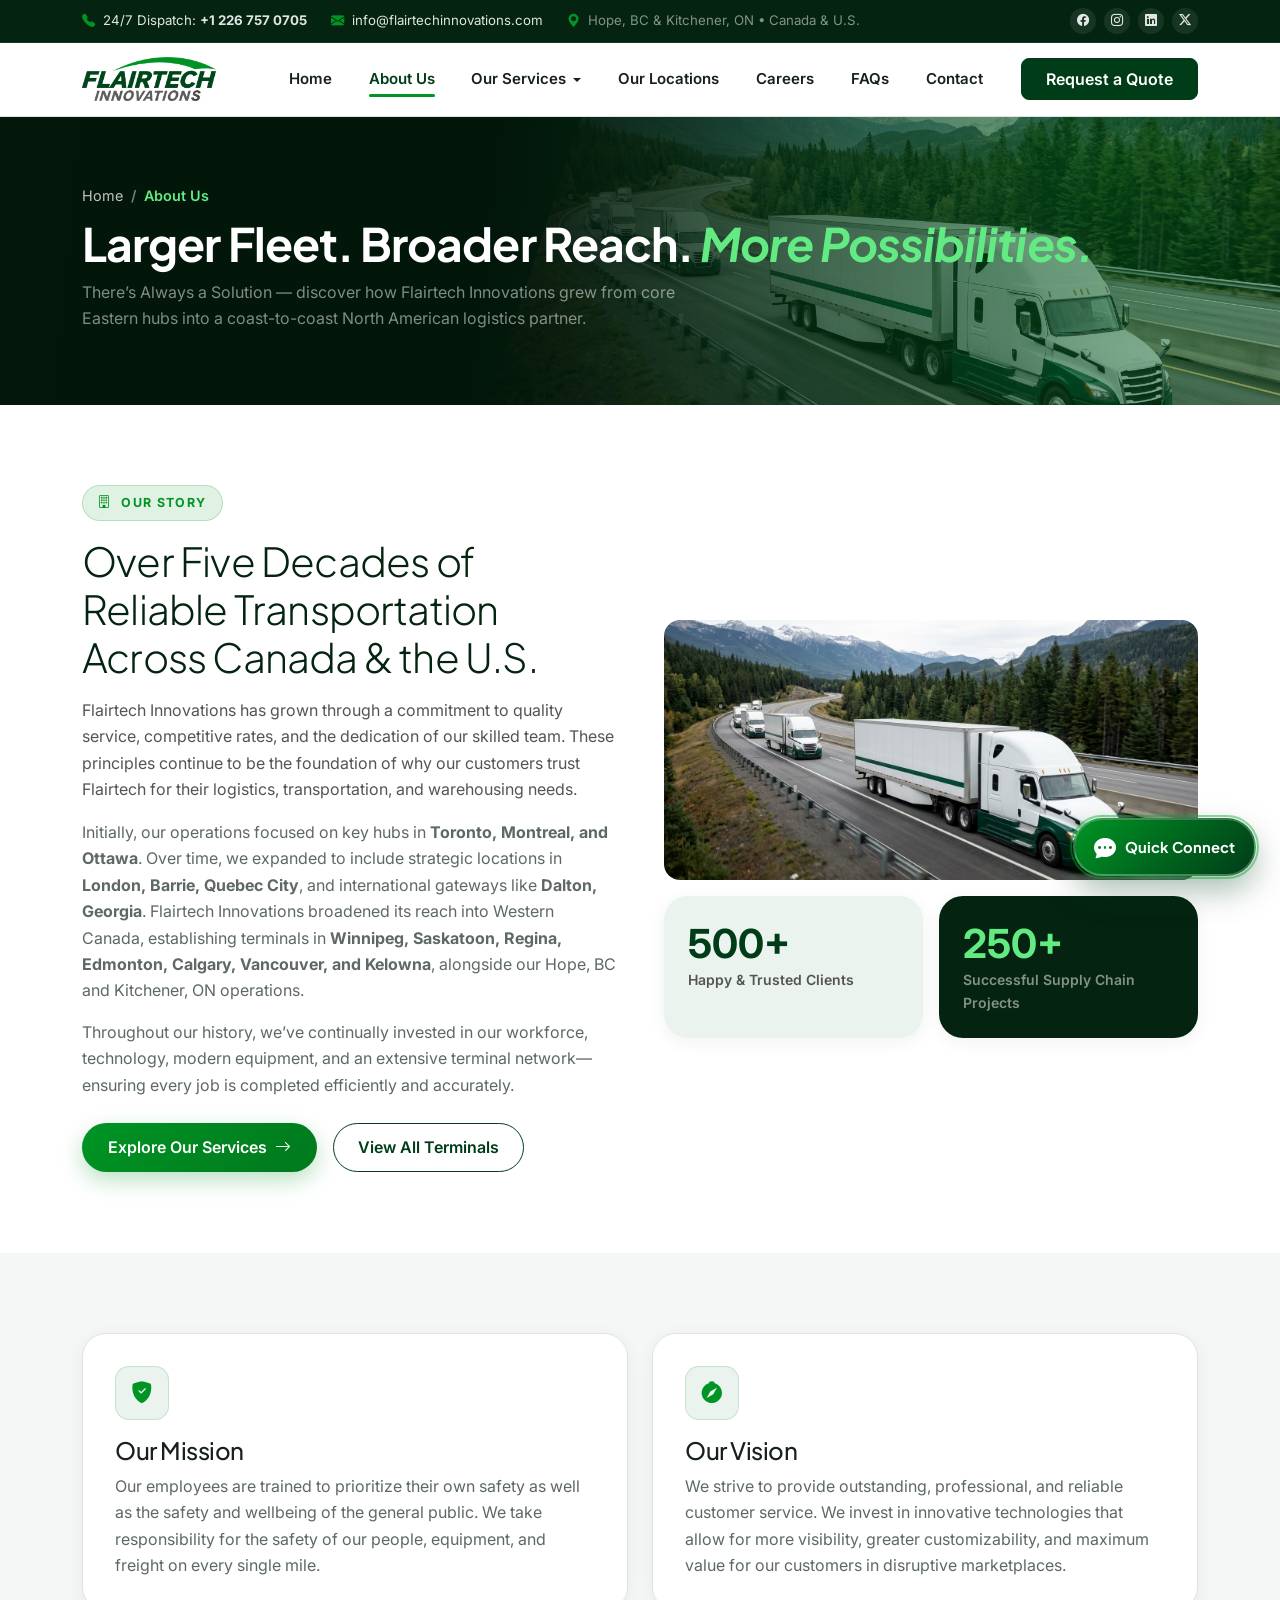
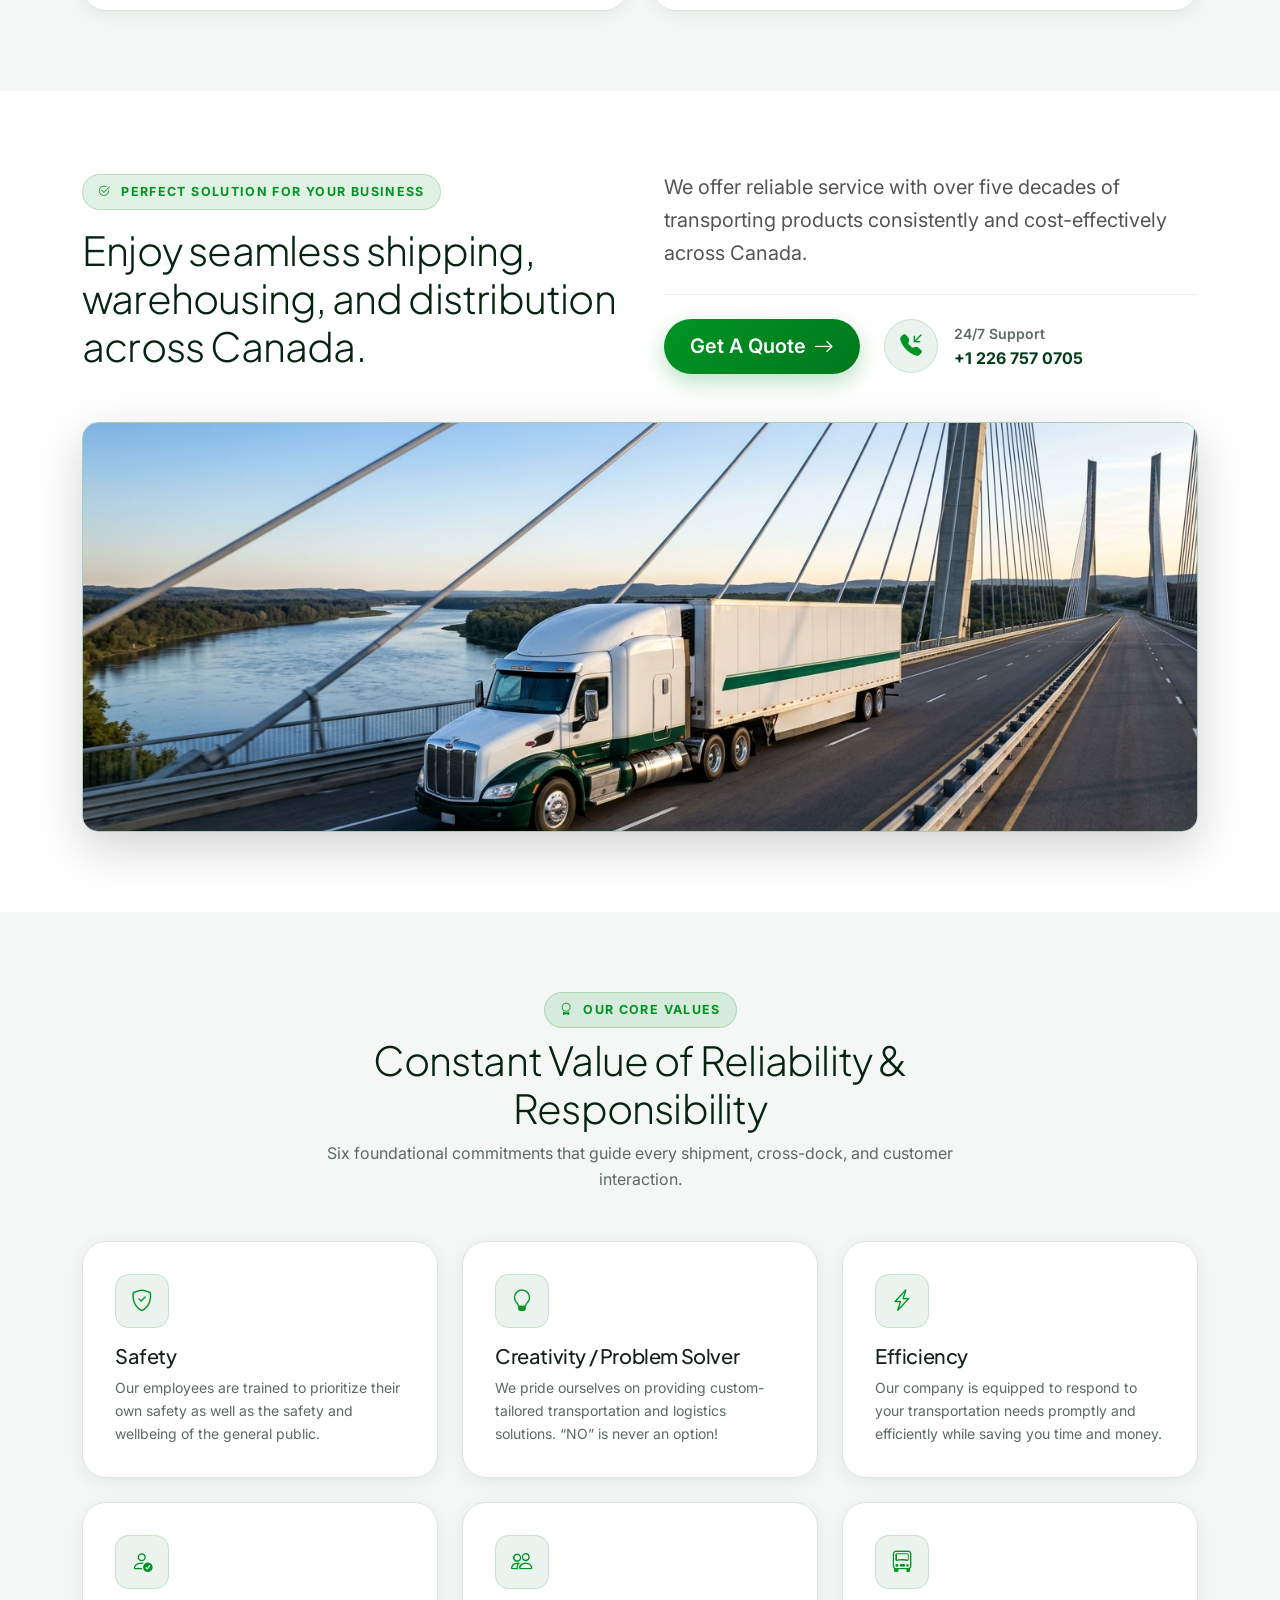
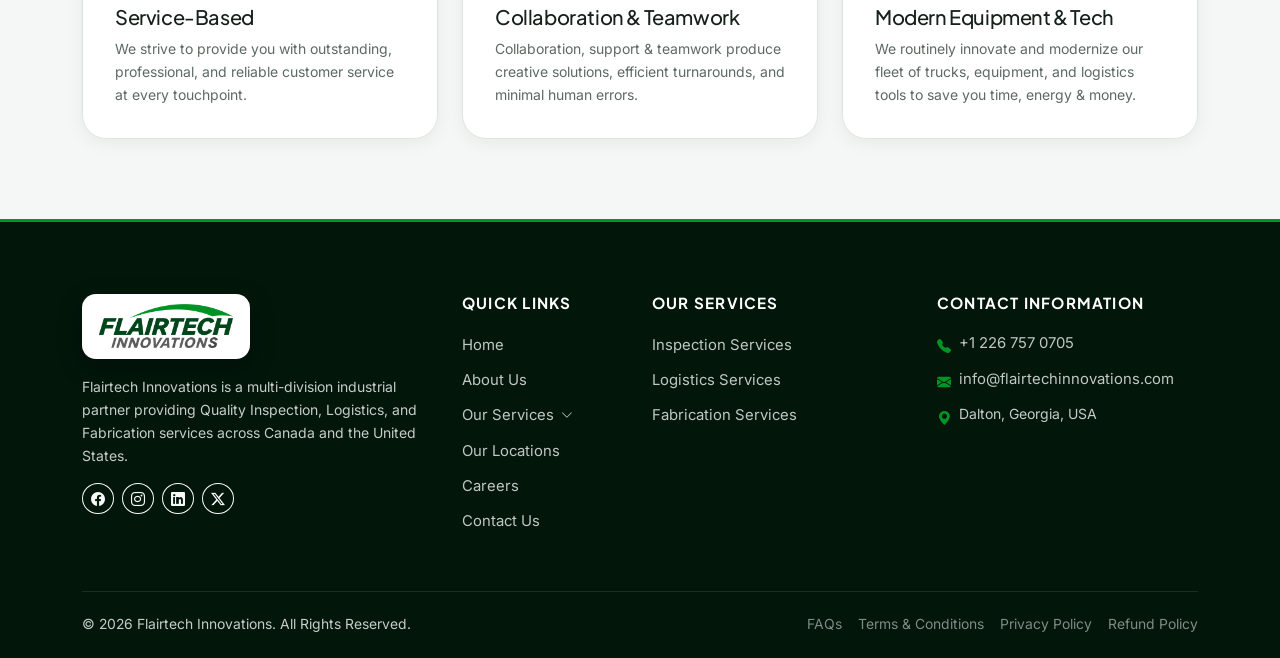
==== commit 001ac5fe: "Add Our Services 3-division dropdown inside Footer Quick Links across all pages" ====
--- a/about.html
+++ b/about.html
@@ -247,7 +247,17 @@
           <ul class="ft-footer-links">
             <li><a href="index.html">Home</a></li>
             <li><a href="about.html">About Us</a></li>
-            <li><a href="services.html">Our Services</a></li>
+            <li>
+              <button type="button" class="ft-footer-dropdown-btn" aria-expanded="false">
+                <span>Our Services</span>
+                <i class="bi bi-chevron-down"></i>
+              </button>
+              <ul class="ft-footer-submenu">
+                <li><a href="inspection-services.html">Inspection Services</a></li>
+                <li><a href="logistics-services.html">Logistics Services</a></li>
+                <li><a href="fabrication-services.html">Fabrication Services</a></li>
+              </ul>
+            </li>
             <li><a href="locations.html">Our Locations</a></li>
             <li><a href="careers.html">Careers</a></li>
             <li><a href="contact.html">Contact Us</a></li>
--- a/assets/css/style.css
+++ b/assets/css/style.css
@@ -1156,6 +1156,50 @@
   color: #62eb82;
   padding-left: 4px;
 }
+.ft-footer-dropdown-btn {
+  background: transparent;
+  border: none;
+  padding: 0;
+  color: rgba(255, 255, 255, 0.76);
+  font-size: 0.93rem;
+  display: inline-flex;
+  align-items: center;
+  gap: 0.45rem;
+  cursor: pointer;
+  transition: var(--ft-transition);
+}
+.ft-footer-dropdown-btn:hover,
+.ft-footer-dropdown-btn[aria-expanded="true"] {
+  color: #62eb82;
+}
+.ft-footer-dropdown-btn i {
+  font-size: 0.75rem;
+  transition: transform 0.25s ease;
+}
+.ft-footer-dropdown-btn[aria-expanded="true"] i {
+  transform: rotate(180deg);
+}
+.ft-footer-submenu {
+  list-style: none;
+  padding: 0.35rem 0 0.25rem 0.85rem;
+  margin: 0.35rem 0 0.2rem 0.15rem;
+  border-left: 2px solid var(--ft-emerald);
+  display: none;
+}
+.ft-footer-submenu.show {
+  display: block;
+  animation: ftDropdownFade 0.22s ease forwards;
+}
+.ft-footer-submenu li {
+  margin-bottom: 0.35rem;
+}
+.ft-footer-submenu a {
+  font-size: 0.86rem;
+  color: rgba(255, 255, 255, 0.7);
+}
+.ft-footer-submenu a:hover {
+  color: #62eb82;
+}
 .ft-footer-bottom {
   margin-top: 3rem;
   padding: 1.35rem 0;
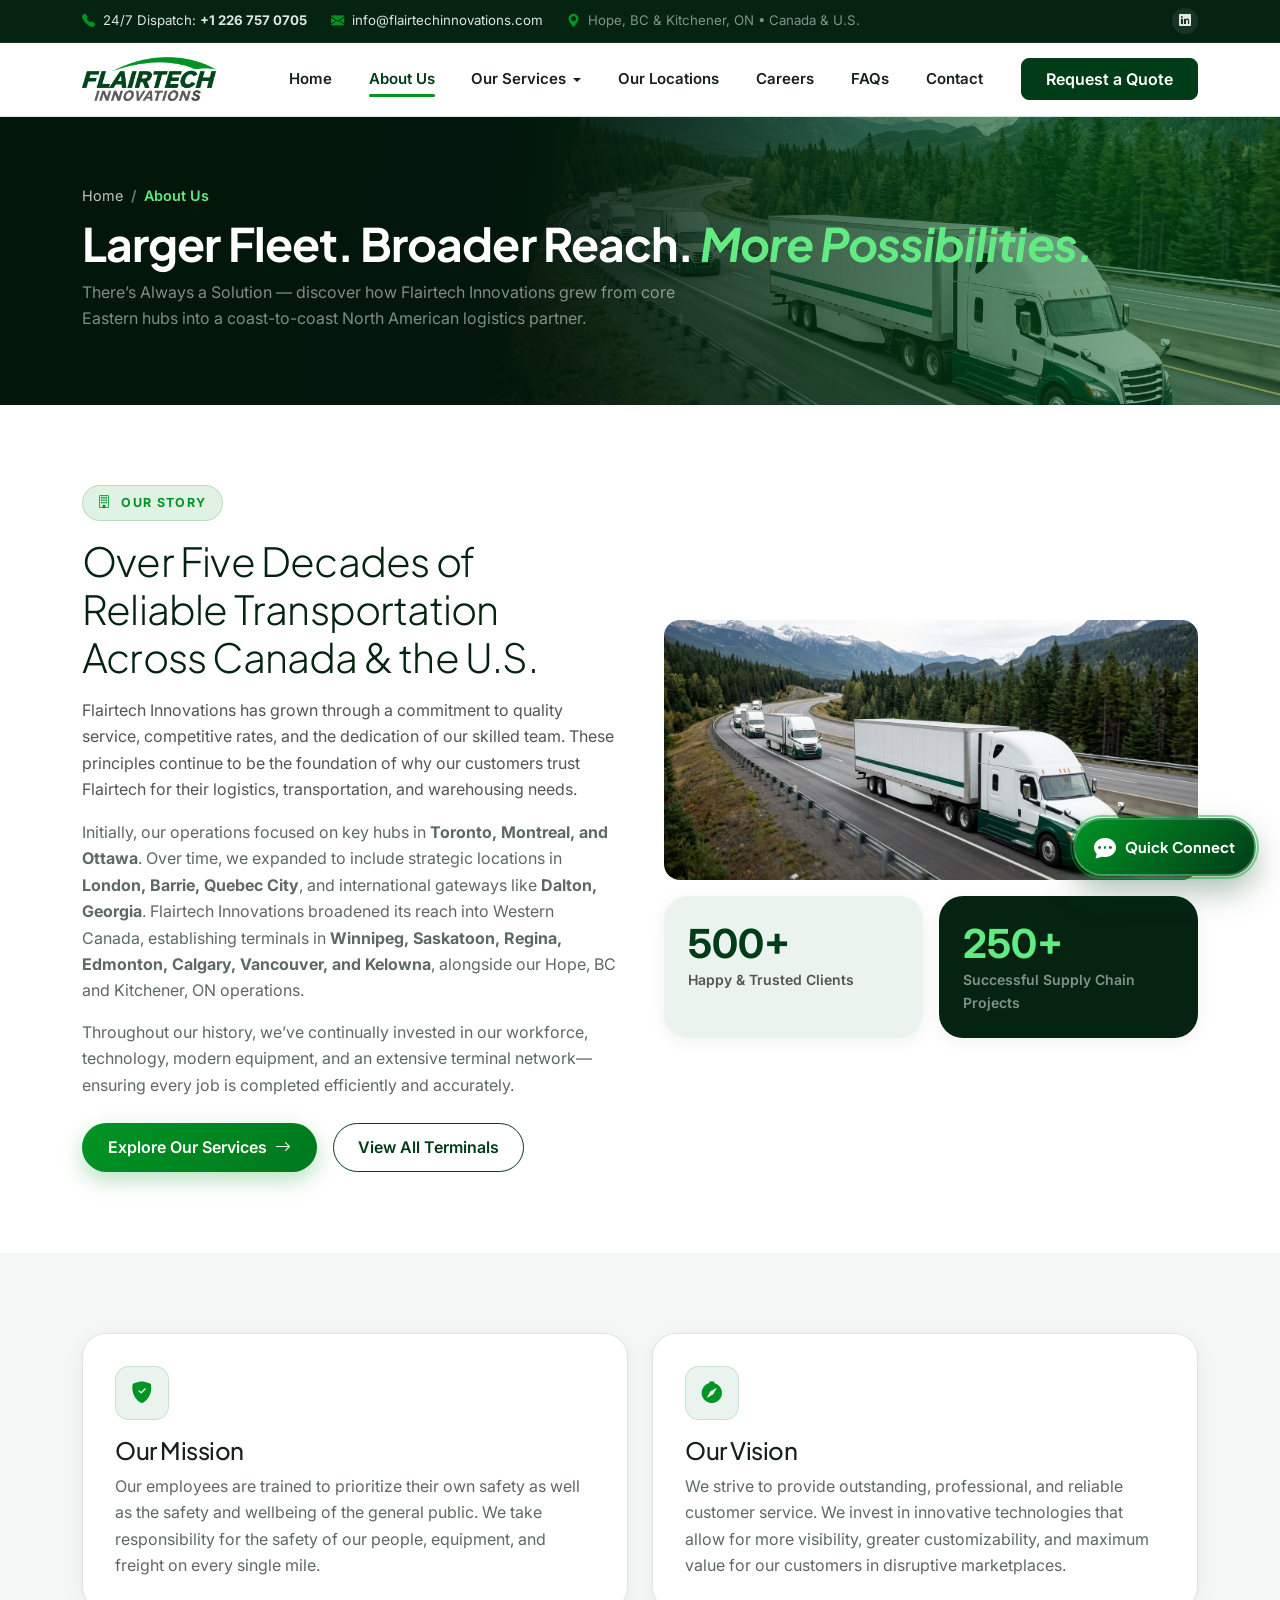
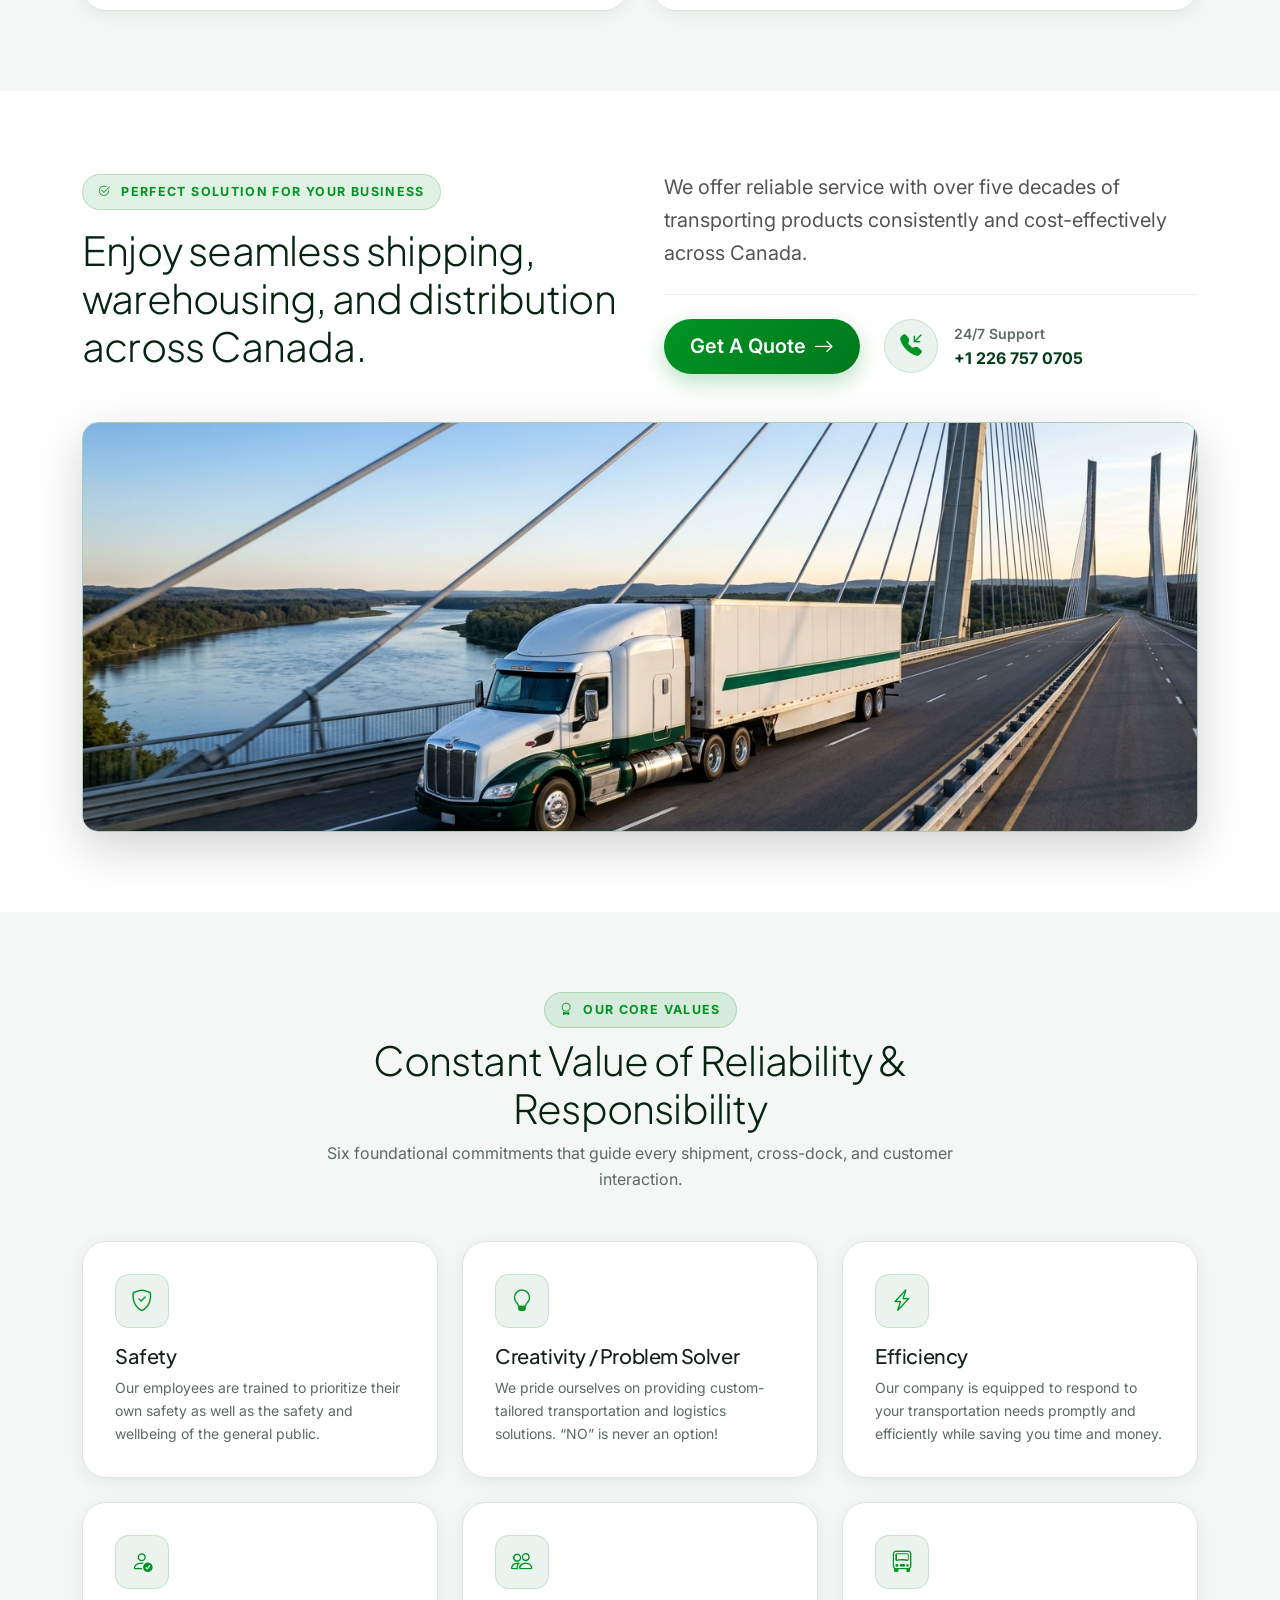
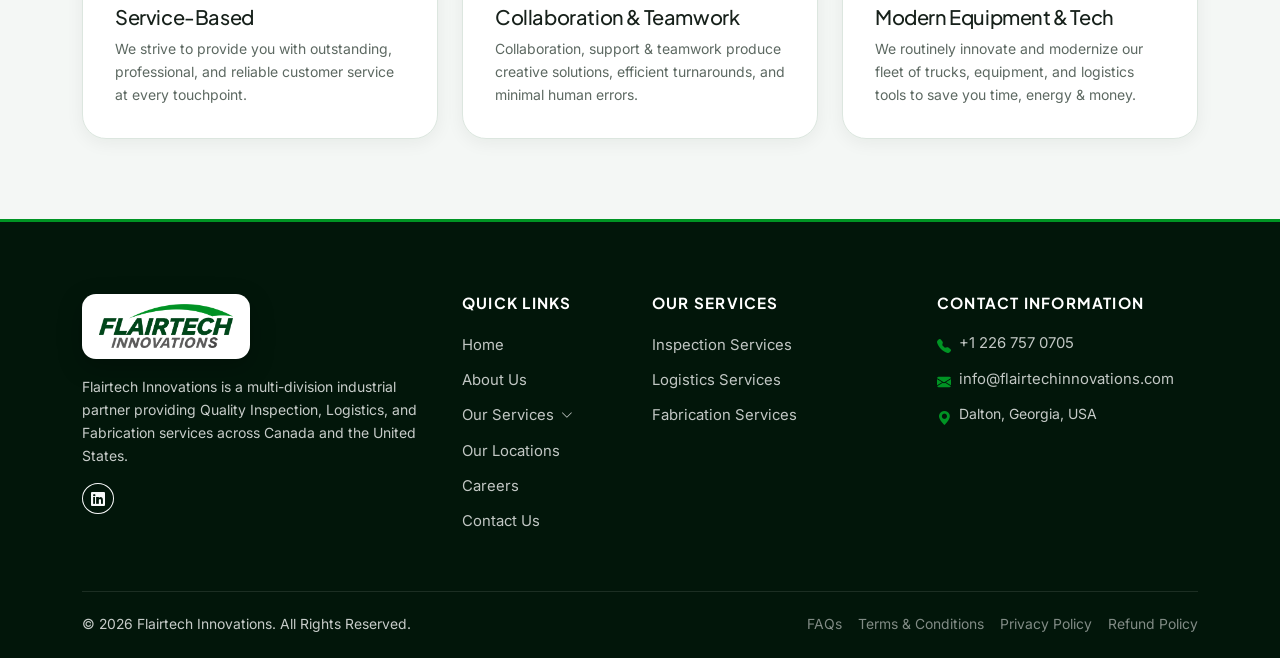
==== commit b19fb019: "Remove Facebook, Instagram, and Twitter icons across entire website; keep LinkedIn only" ====
--- a/about.html
+++ b/about.html
@@ -34,10 +34,7 @@
           </span>
         </div>
         <div class="d-flex align-items-center gap-2">
-          <a href="https://www.facebook.com/" target="_blank" rel="noopener" class="social-dot" aria-label="Facebook"><i class="bi bi-facebook"></i></a>
-          <a href="https://www.instagram.com/" target="_blank" rel="noopener" class="social-dot" aria-label="Instagram"><i class="bi bi-instagram"></i></a>
           <a href="https://www.linkedin.com/" target="_blank" rel="noopener" class="social-dot" aria-label="LinkedIn"><i class="bi bi-linkedin"></i></a>
-          <a href="https://twitter.com/" target="_blank" rel="noopener" class="social-dot" aria-label="Twitter"><i class="bi bi-twitter-x"></i></a>
         </div>
       </div>
     </div>
@@ -235,10 +232,7 @@
             Flairtech Innovations is a multi-division industrial partner providing Quality Inspection, Logistics, and Fabrication services across Canada and the United States.
           </p>
           <div class="d-flex gap-2">
-            <a href="https://www.facebook.com/" target="_blank" rel="noopener" class="btn btn-sm btn-outline-light rounded-circle" aria-label="Facebook"><i class="bi bi-facebook"></i></a>
-            <a href="https://www.instagram.com/" target="_blank" rel="noopener" class="btn btn-sm btn-outline-light rounded-circle" aria-label="Instagram"><i class="bi bi-instagram"></i></a>
             <a href="https://www.linkedin.com/" target="_blank" rel="noopener" class="btn btn-sm btn-outline-light rounded-circle" aria-label="LinkedIn"><i class="bi bi-linkedin"></i></a>
-            <a href="https://twitter.com/" target="_blank" rel="noopener" class="btn btn-sm btn-outline-light rounded-circle" aria-label="Twitter"><i class="bi bi-twitter-x"></i></a>
           </div>
         </div>
 
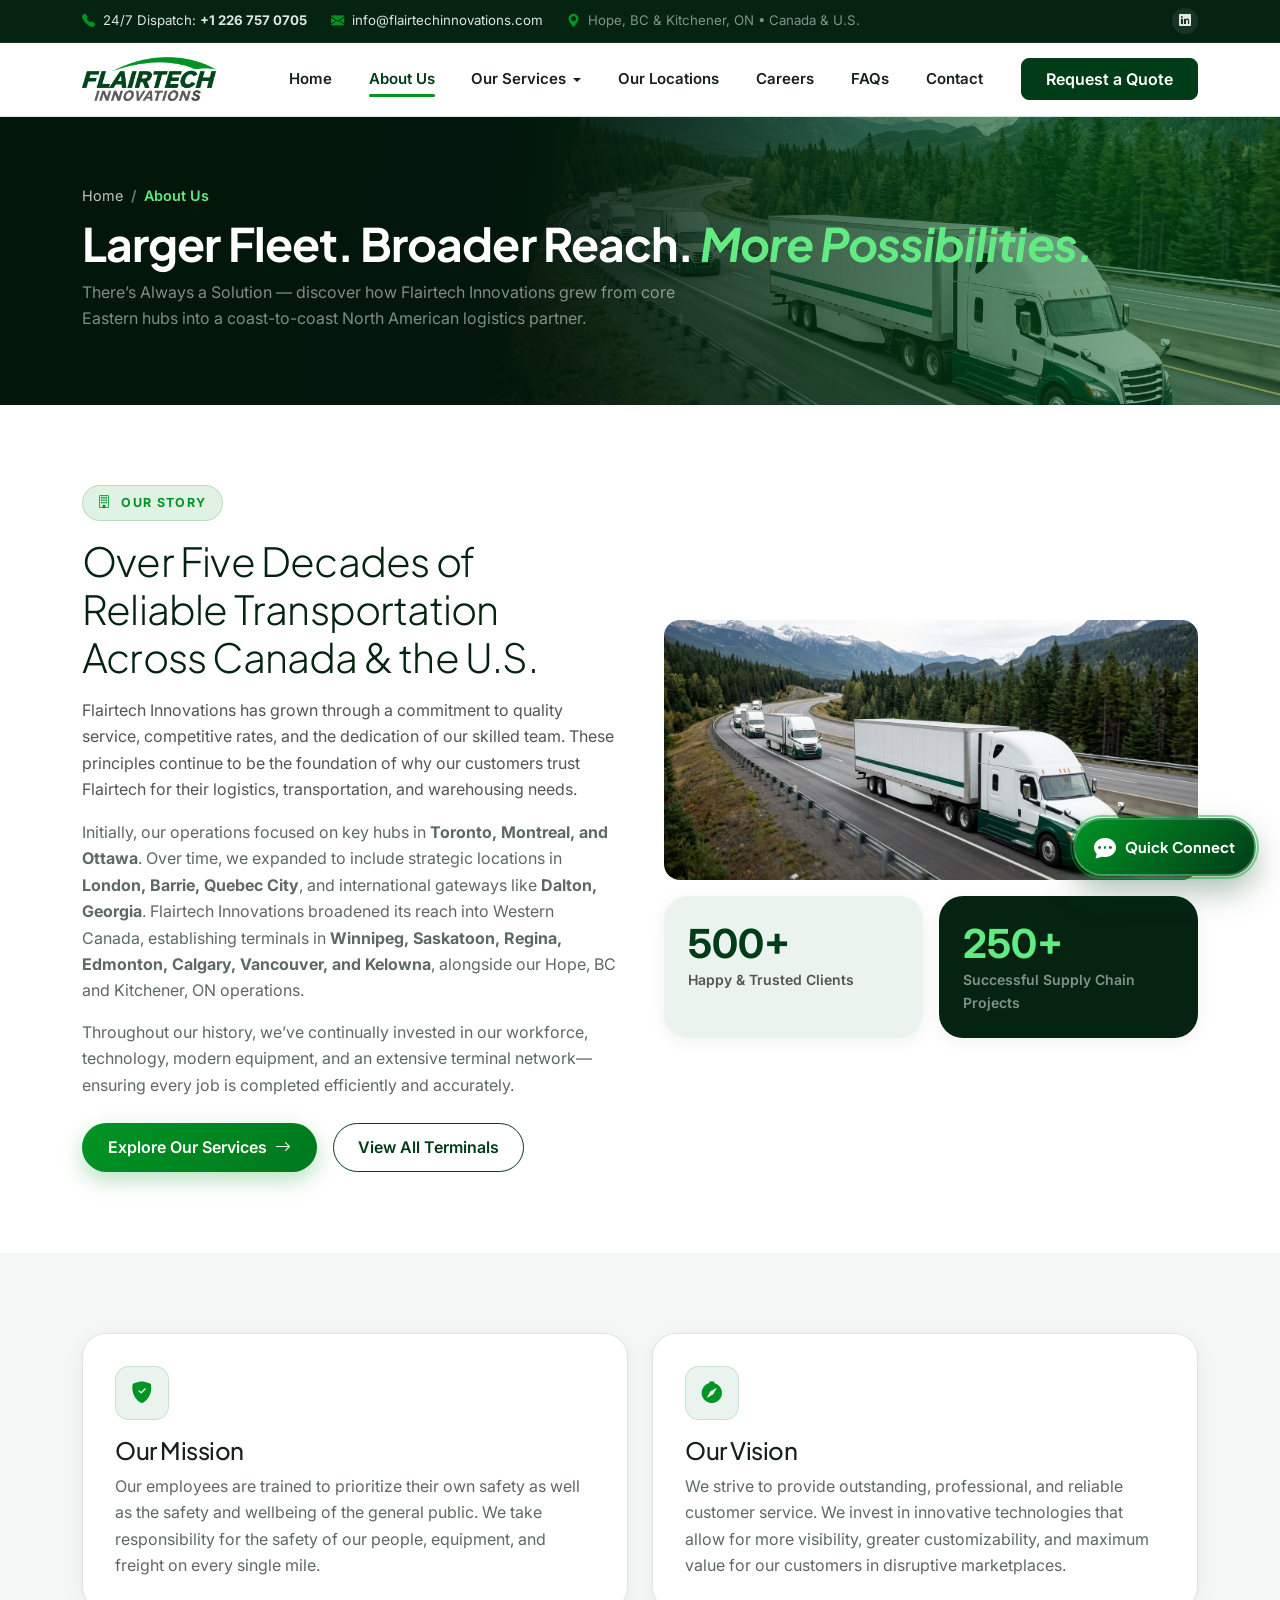
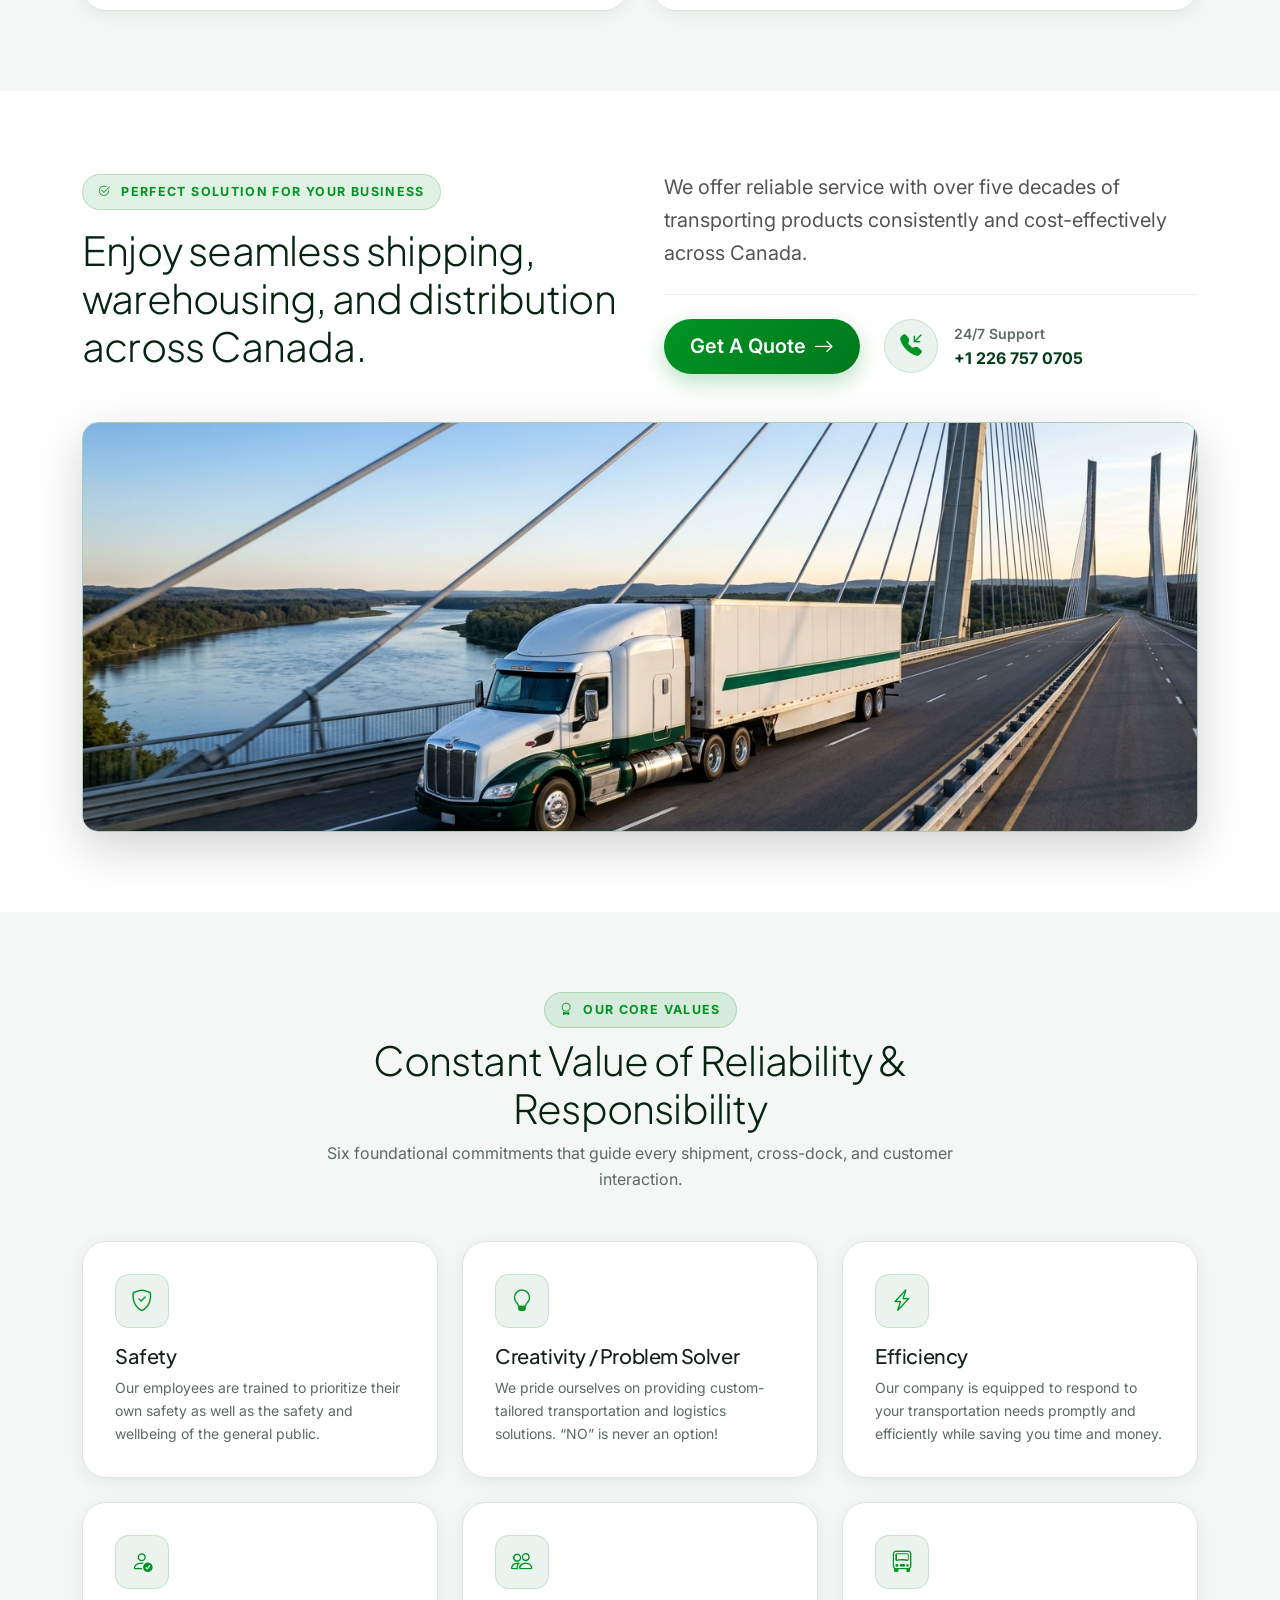
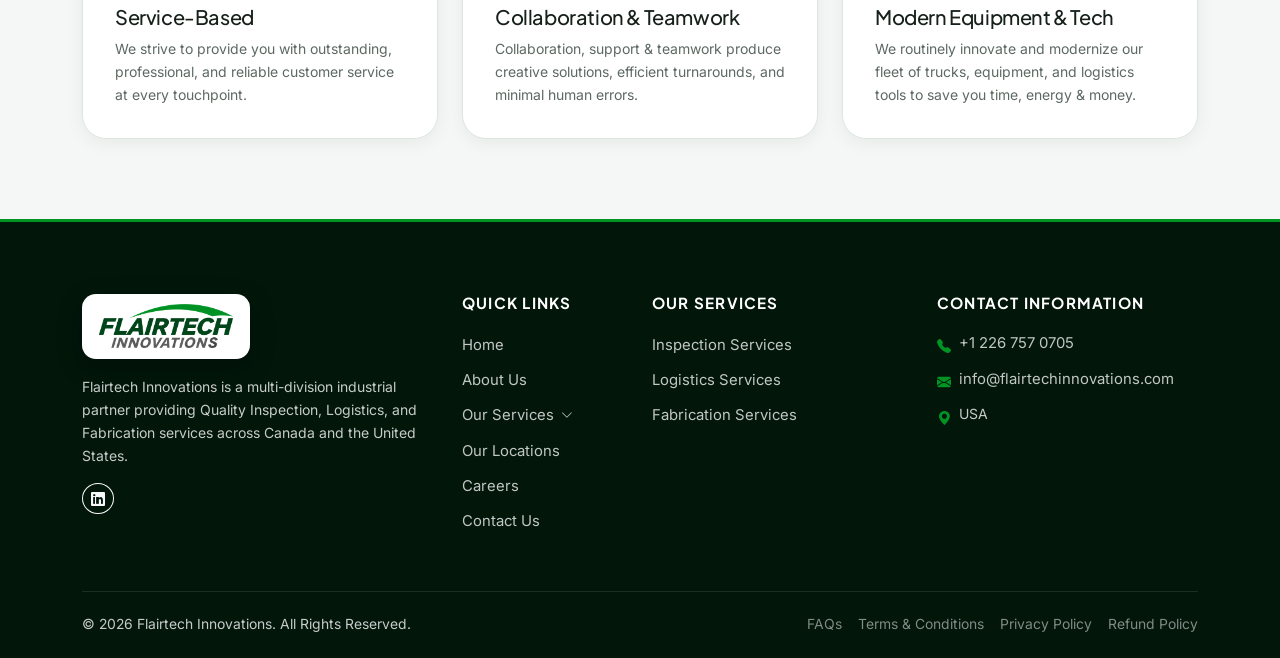
==== commit 978895ca: "Update footer address text to USA only across all pages" ====
--- a/about.html
+++ b/about.html
@@ -272,7 +272,7 @@
           <ul class="ft-footer-links small">
             <li class="d-flex gap-2"><i class="bi bi-telephone-fill text-emerald-brand mt-1"></i> <a href="tel:+12267570705">+1 226 757 0705</a></li>
             <li class="d-flex gap-2"><i class="bi bi-envelope-fill text-emerald-brand mt-1"></i> <a href="mailto:info@flairtechinnovations.com">info@flairtechinnovations.com</a></li>
-            <li class="d-flex gap-2"><i class="bi bi-geo-alt-fill text-emerald-brand mt-1"></i> <span>Dalton, Georgia, USA</span></li>
+            <li class="d-flex gap-2"><i class="bi bi-geo-alt-fill text-emerald-brand mt-1"></i> <span>USA</span></li>
           </ul>
         </div>
       </div>
